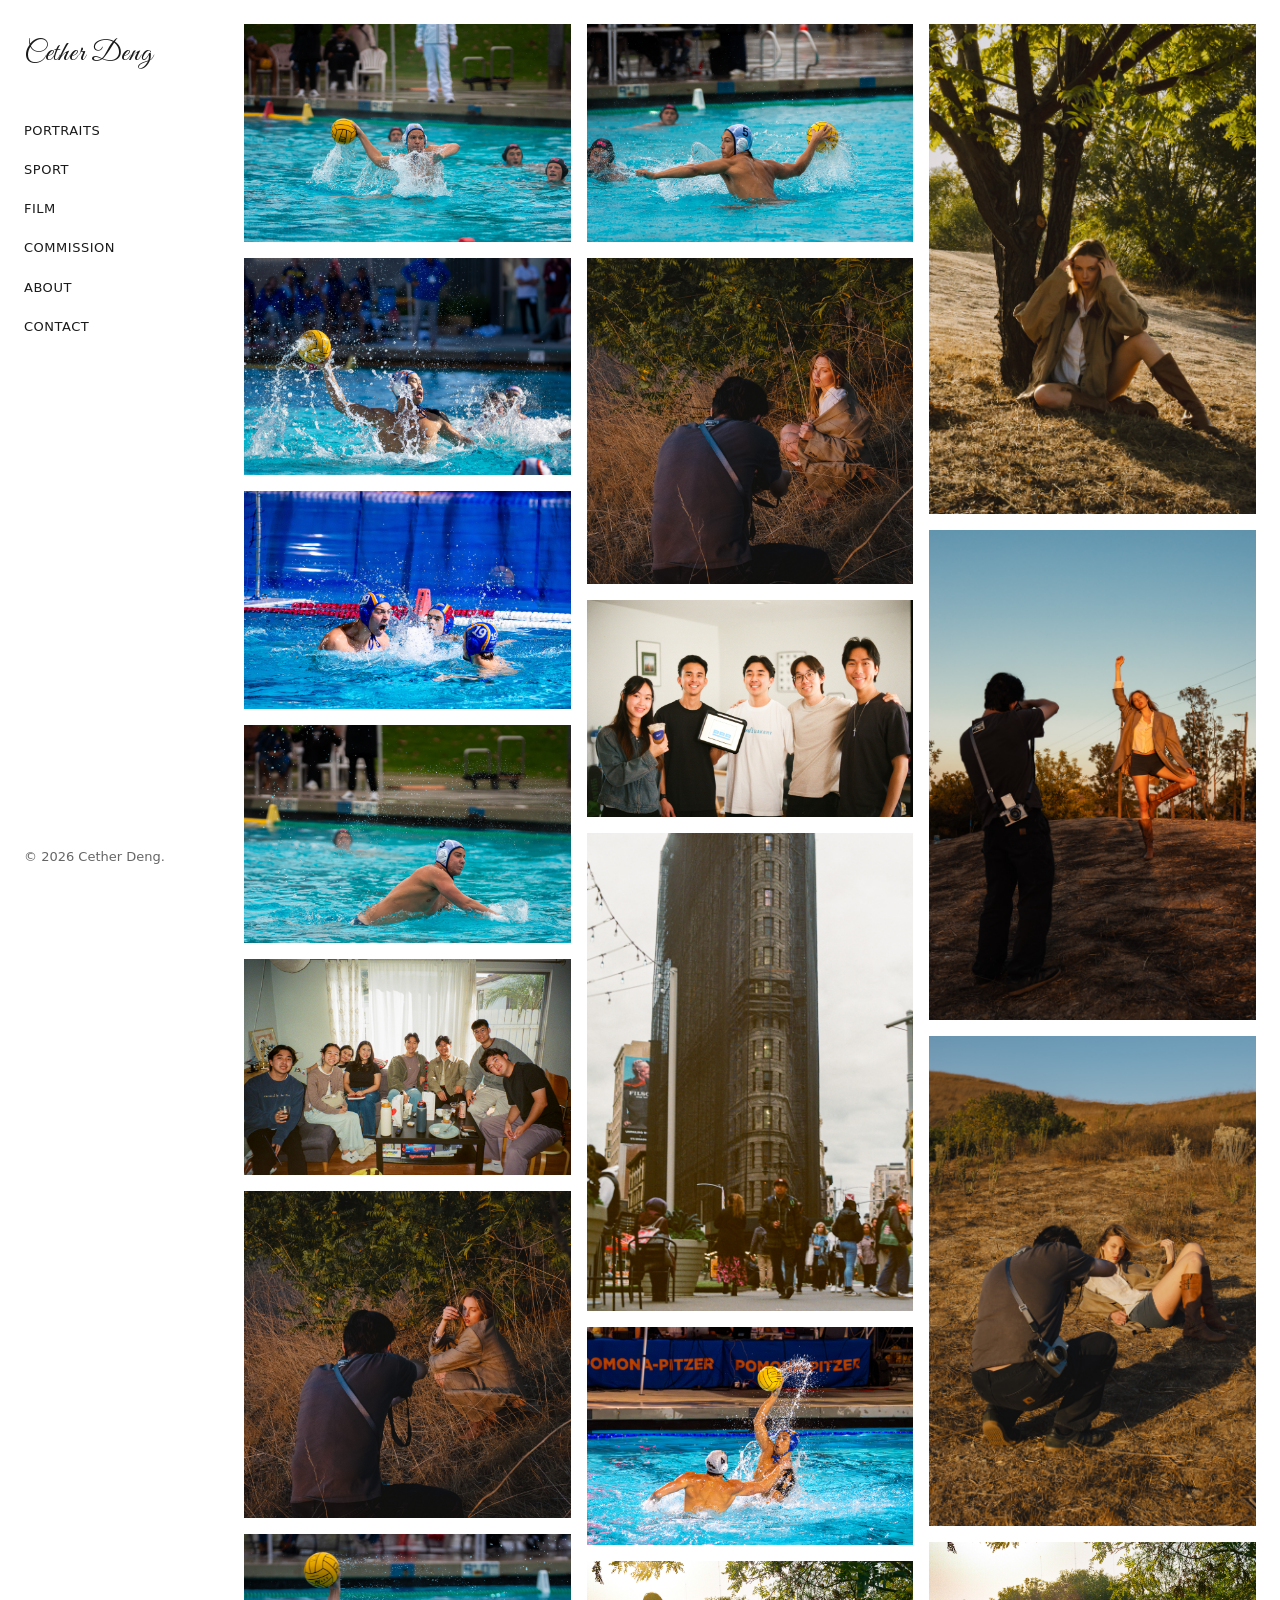
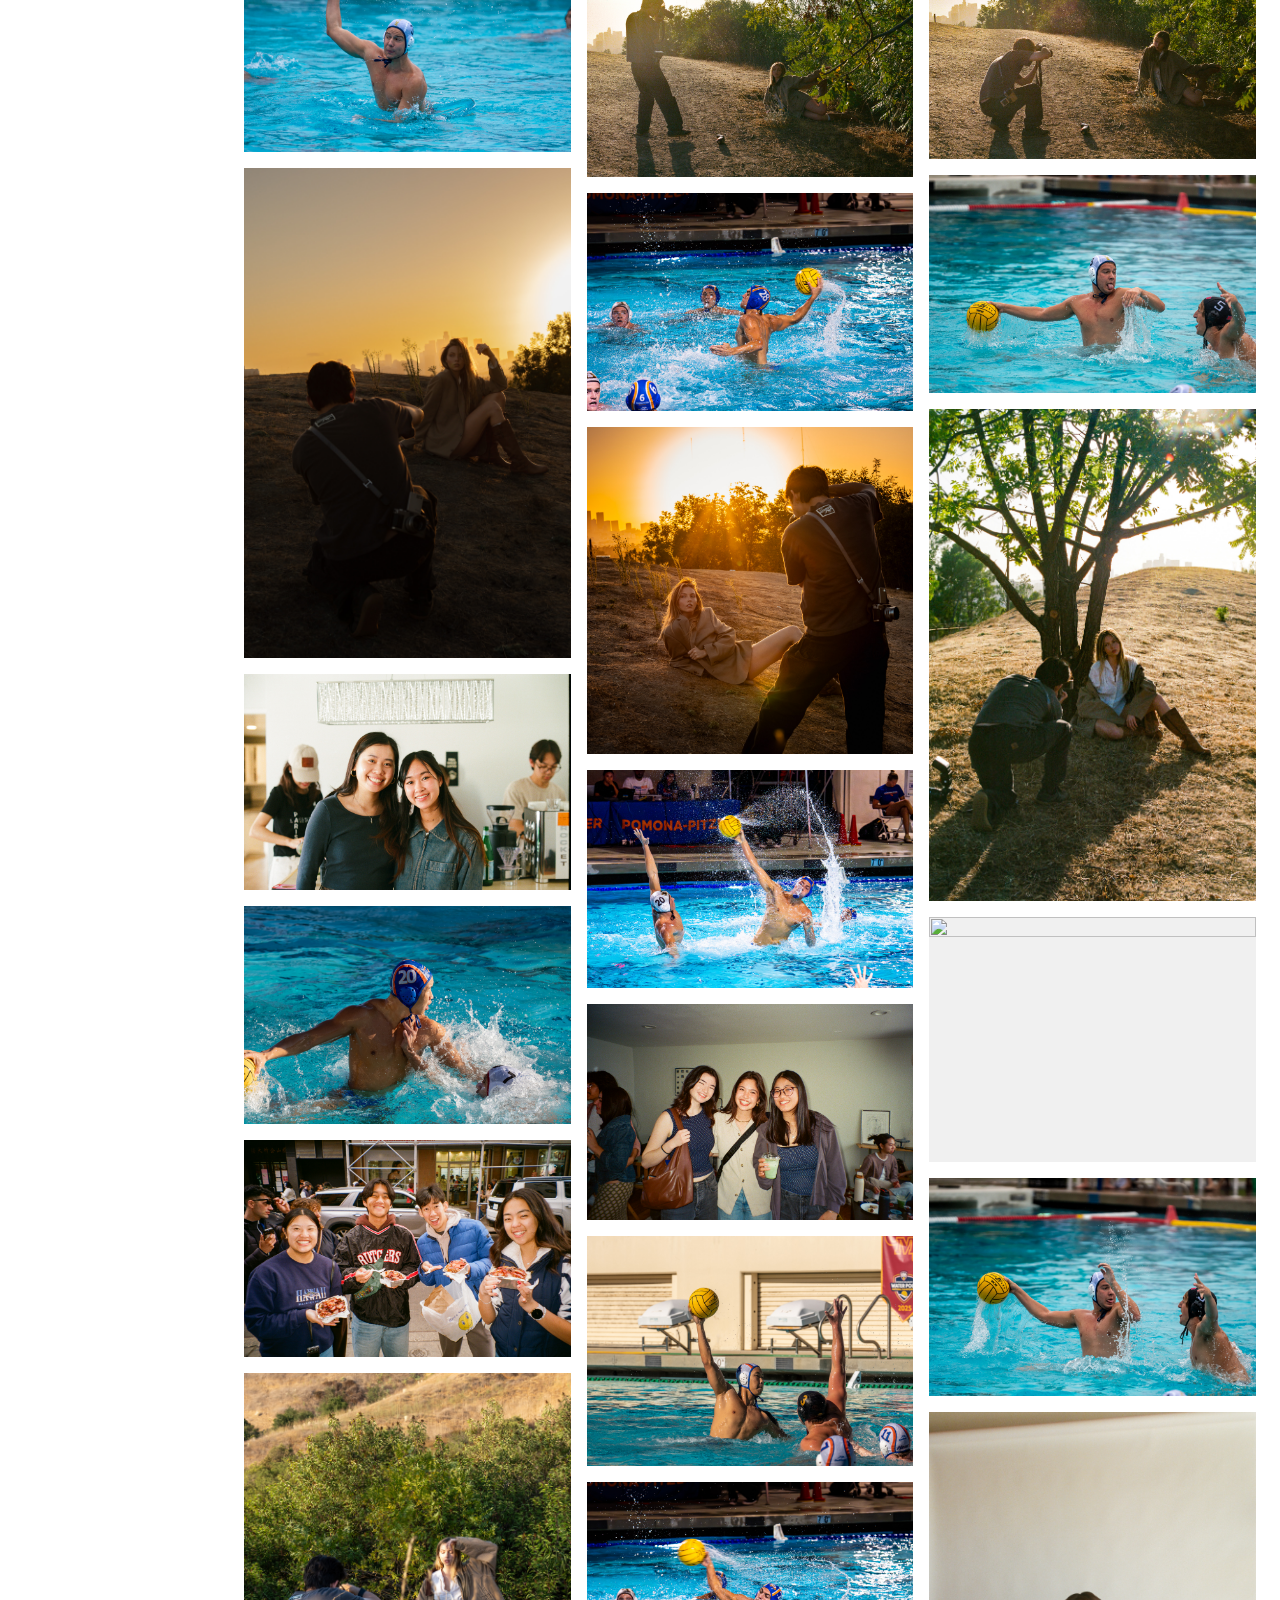
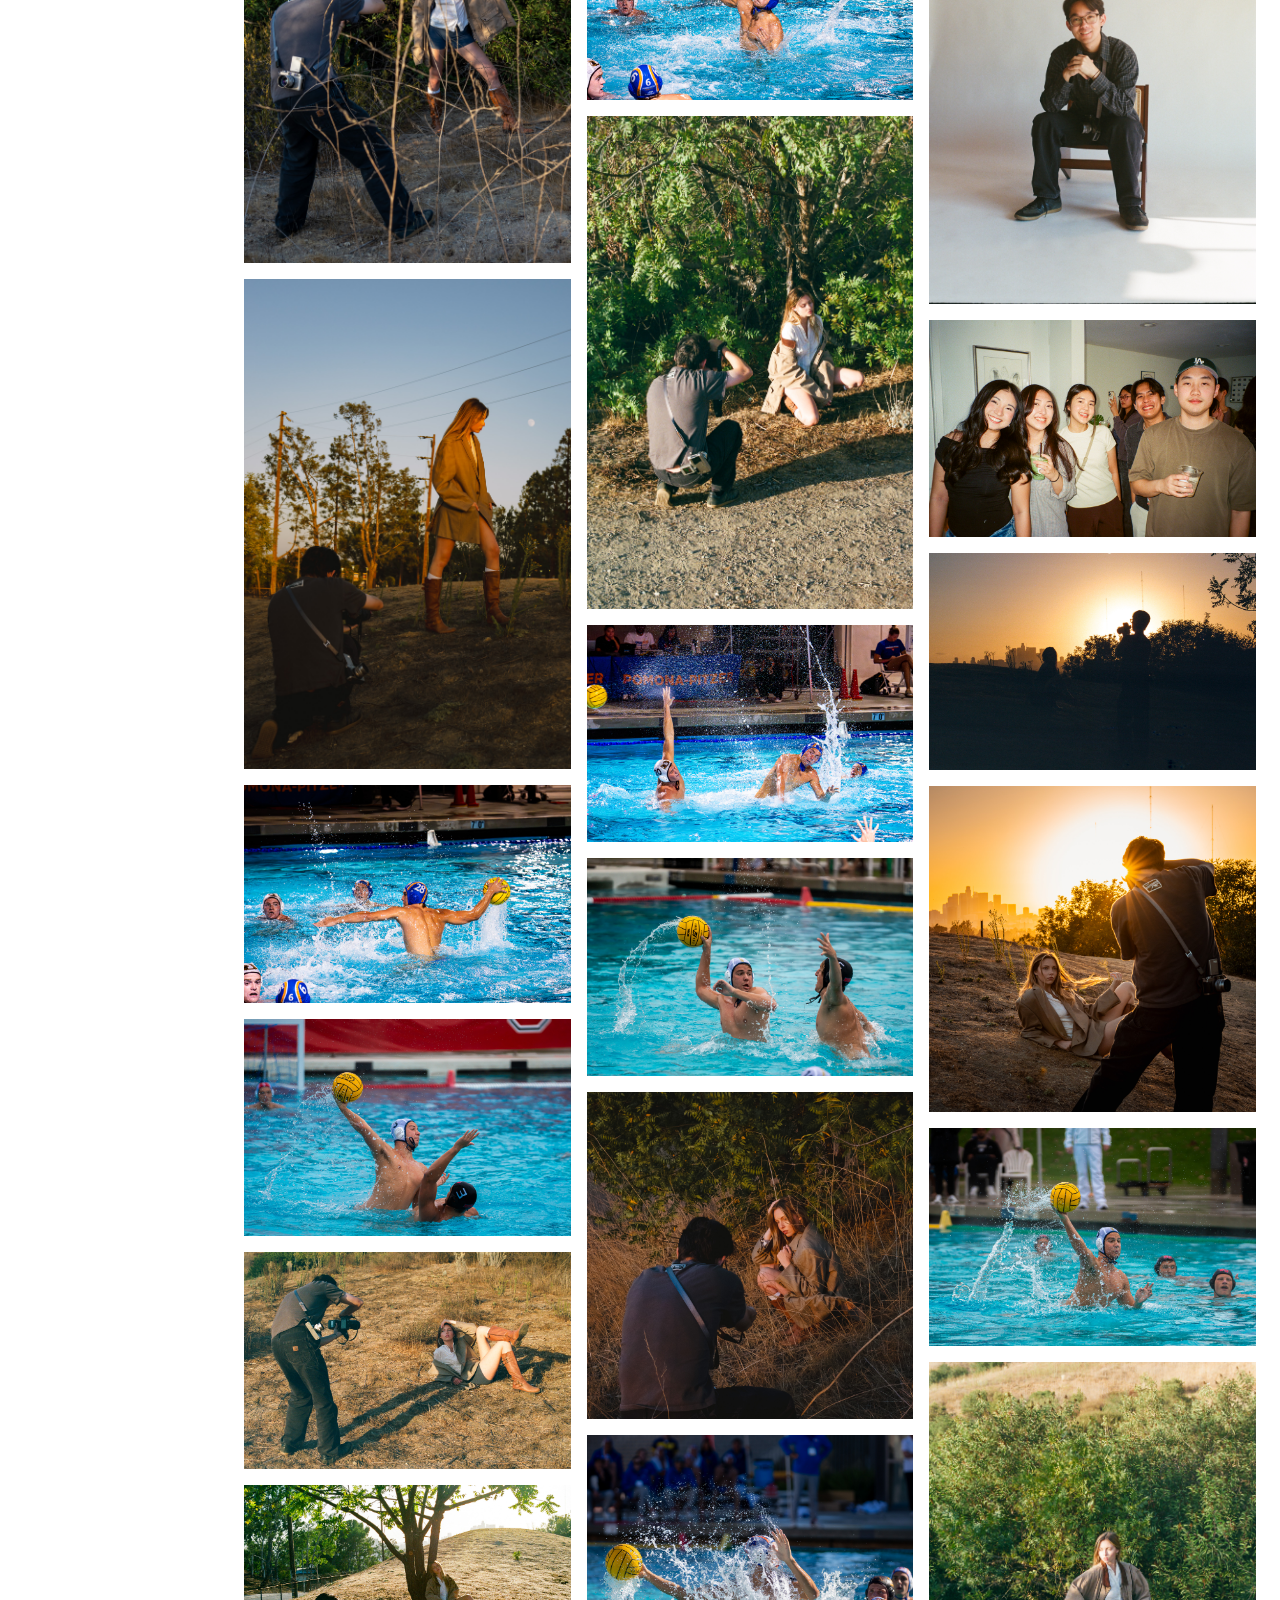
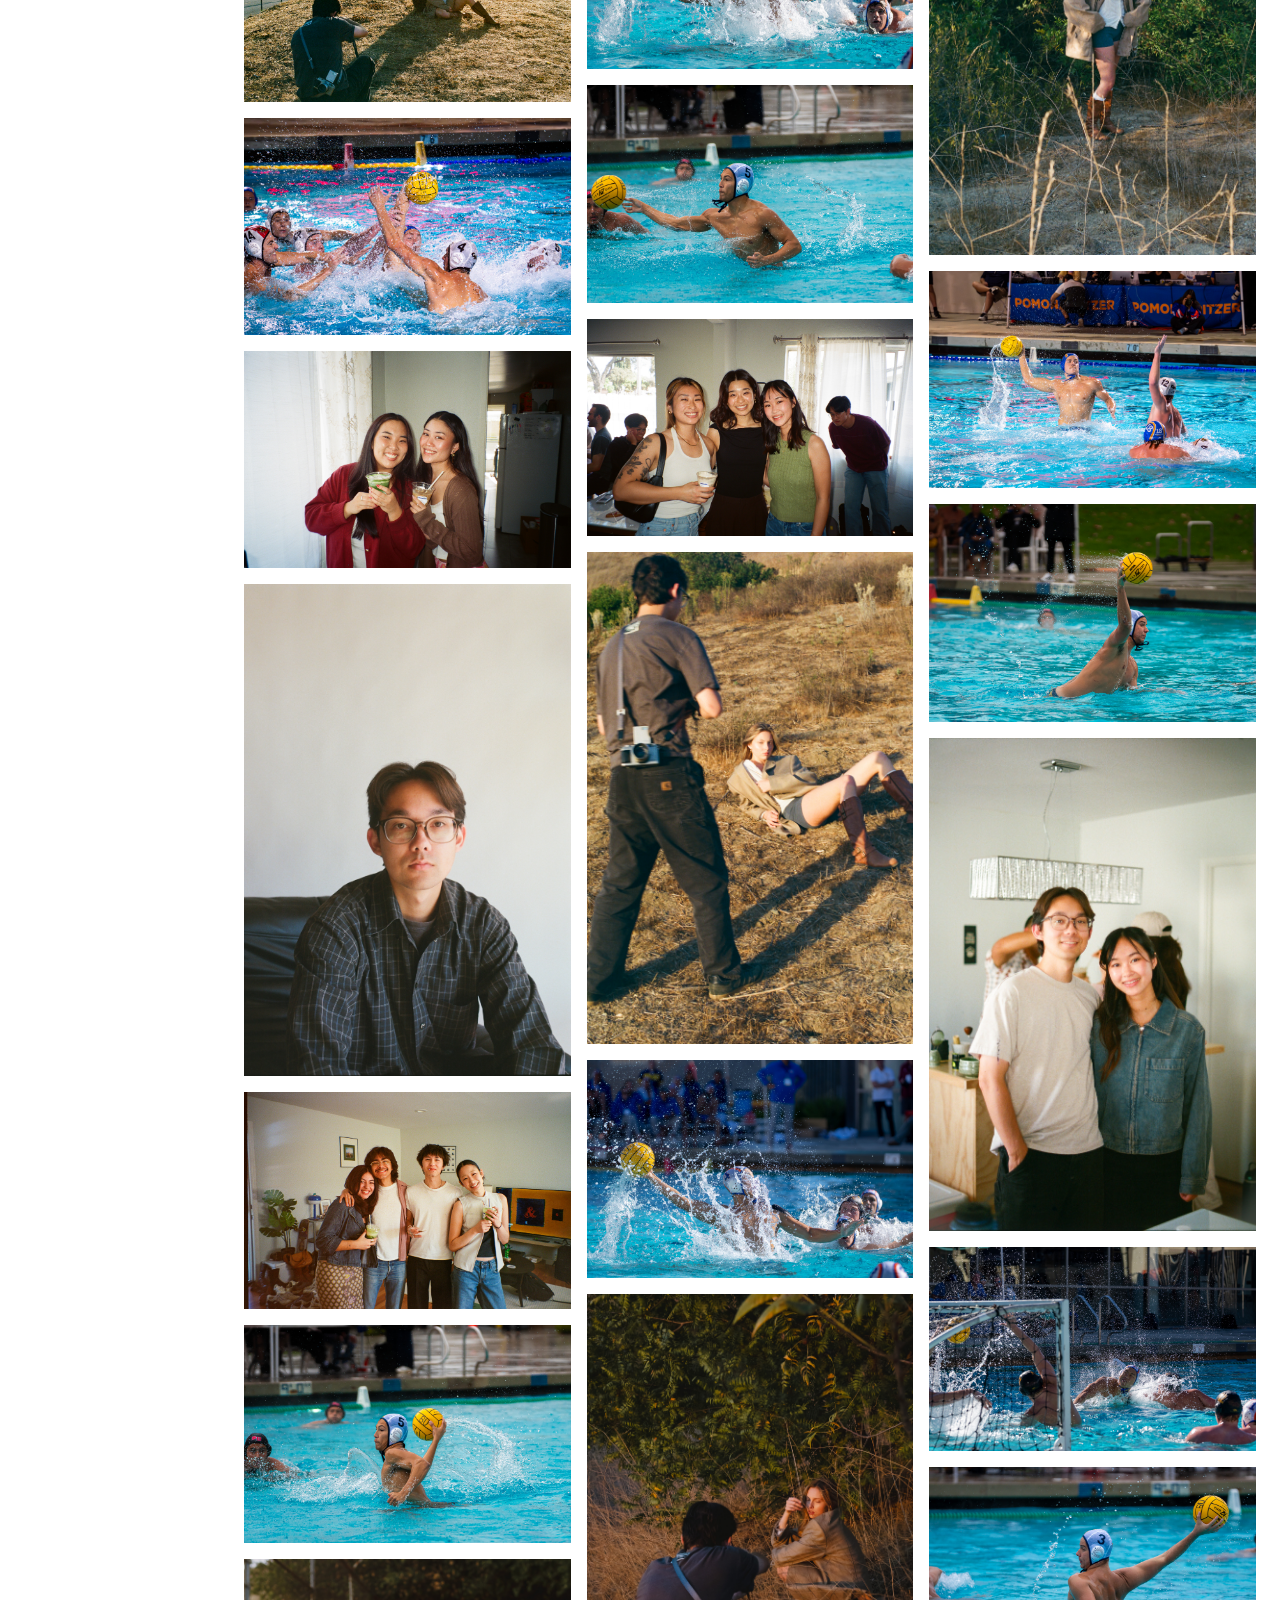
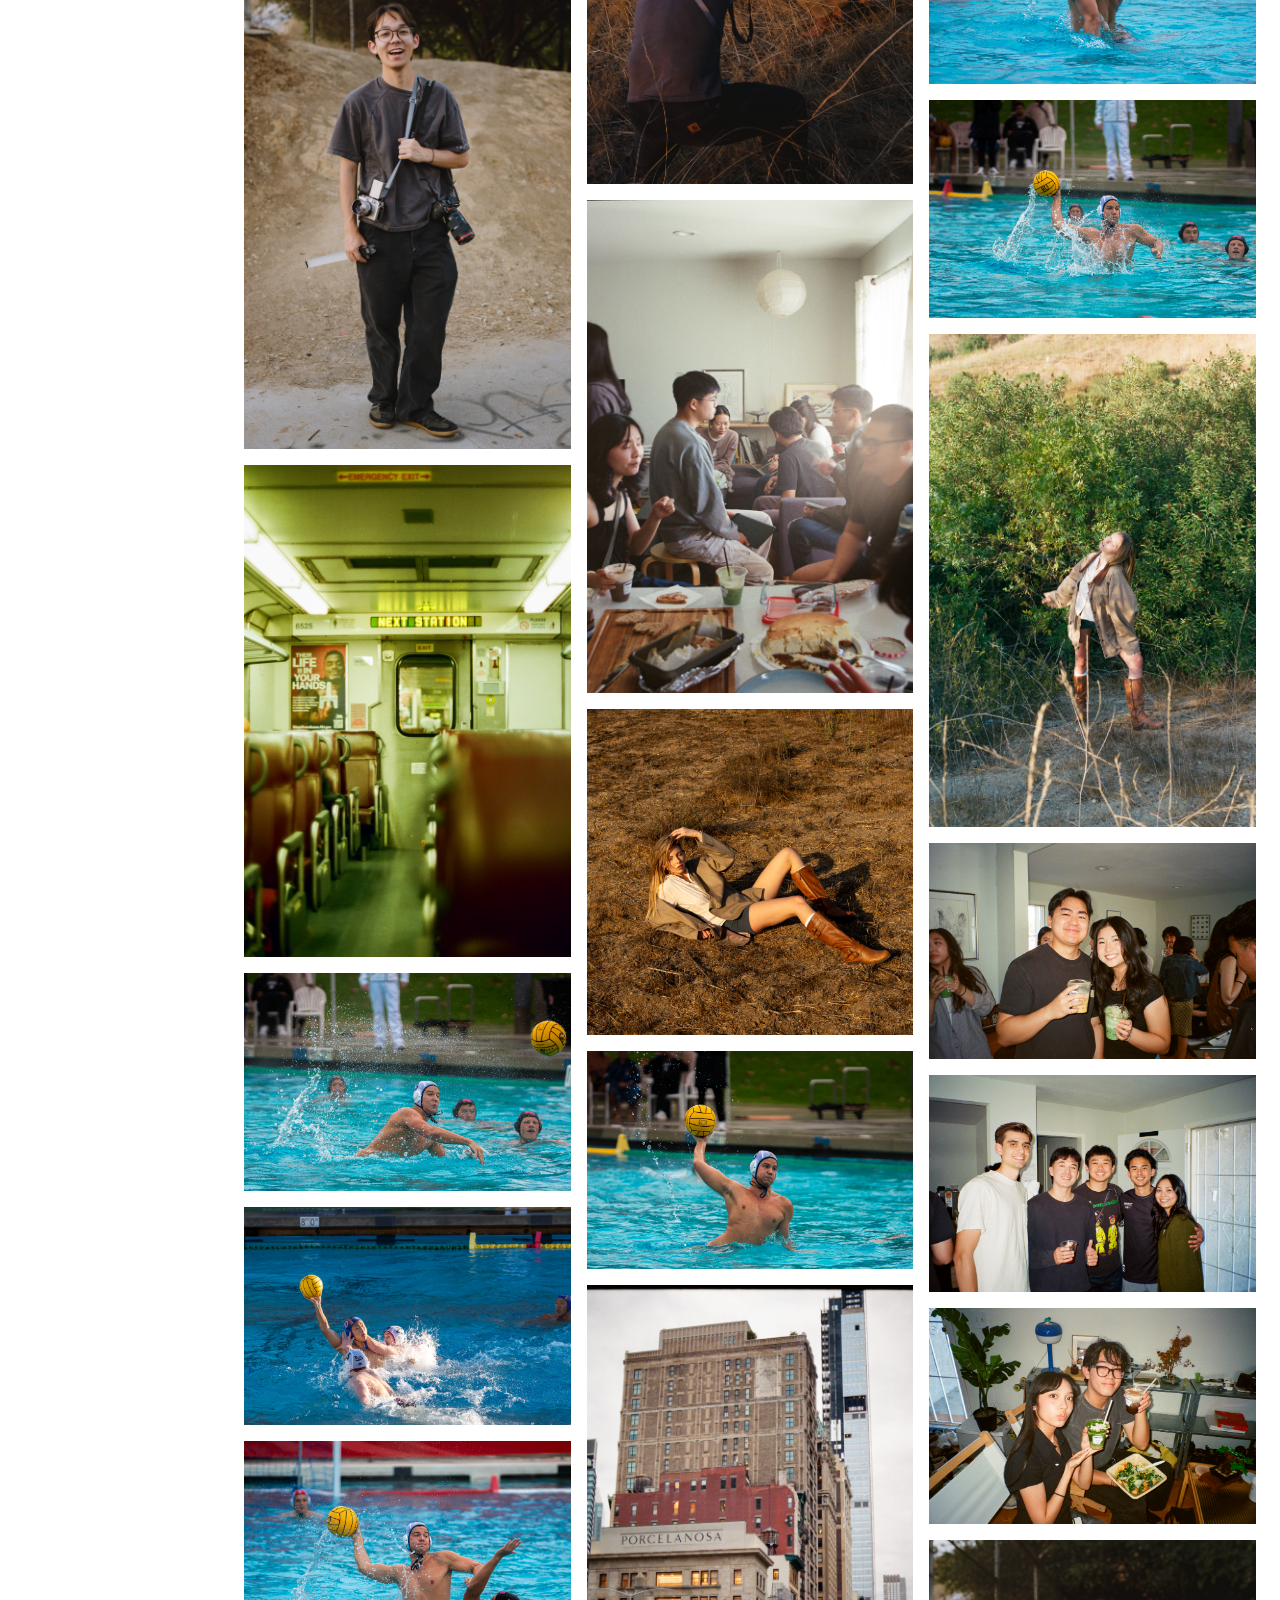
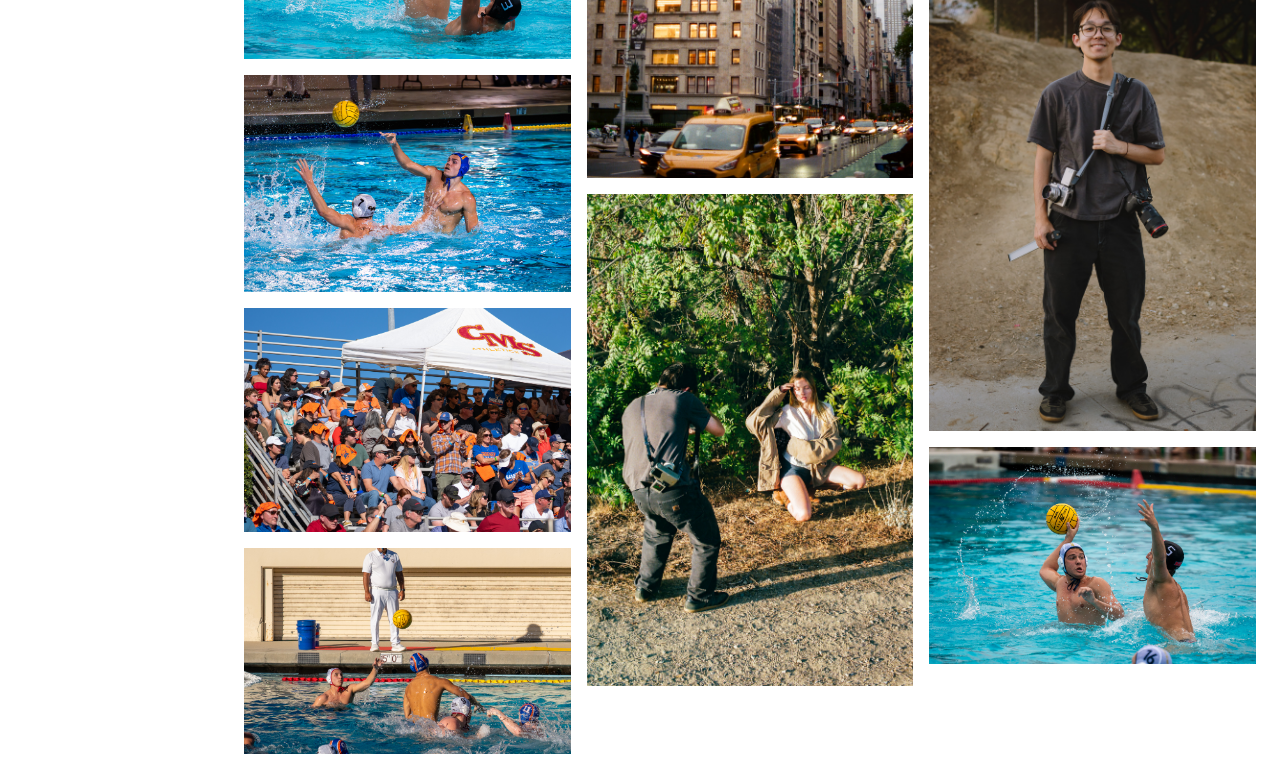
==== index.html @ 31726a04 "Updates" ====
<!DOCTYPE html><html lang="en"><head><meta charSet="utf-8"/><meta name="viewport" content="width=device-width, initial-scale=1"/><link rel="preload" href="/_next/static/media/87069f06a4f1ee13-s.p.woff2" as="font" crossorigin="" type="font/woff2"/><link rel="stylesheet" href="/_next/static/css/48e1aa53fe337619.css" data-precedence="next"/><link rel="preload" as="script" fetchPriority="low" href="/_next/static/chunks/webpack-ab07afa35ce1c649.js"/><script src="/_next/static/chunks/fd9d1056-d26b0eab797fab5a.js" async=""></script><script src="/_next/static/chunks/23-03a086e87d369a49.js" async=""></script><script src="/_next/static/chunks/main-app-0e8fb928e4251e88.js" async=""></script><script src="/_next/static/chunks/173-7f98ea47ed0f461a.js" async=""></script><script src="/_next/static/chunks/app/page-e4da4a5aaea00b7b.js" async=""></script><script src="/_next/static/chunks/231-190b562bb813f066.js" async=""></script><script src="/_next/static/chunks/app/layout-ef84af006b45da86.js" async=""></script><title>Cether Deng</title><meta name="description" content="Photography portfolio."/><meta name="next-size-adjust"/><script src="/_next/static/chunks/polyfills-42372ed130431b0a.js" noModule=""></script></head><body><div class="app-shell"><aside class="sidebar"><a href="/" class="sidebar-logo __className_a10525">Cether Deng</a><nav class="sidebar-nav" aria-label="Main"><ul class="sidebar-nav-list"><li><a class="sidebar-nav-link" href="/portraits/">PORTRAITS</a></li><li><a class="sidebar-nav-link" href="/sport/">SPORT</a></li><li><a class="sidebar-nav-link" href="/film/">FILM</a></li><li><a class="sidebar-nav-link" href="/commission/">COMMISSION</a></li><li><a class="sidebar-nav-link" href="/about/">ABOUT</a></li><li><a class="sidebar-nav-link" href="/contact/">CONTACT</a></li></ul></nav><footer class="sidebar-footer"><p>© <!-- -->2026<!-- --> Cether Deng.</p></footer></aside><main class="main"><div class="masonry-grid"><div class="masonry-item"><img alt="" loading="lazy" width="800" height="600" decoding="async" data-nimg="1" class="w-full h-auto block" style="color:transparent" src="/sports/DSC02525.jpg"/></div><div class="masonry-item"><img alt="" loading="lazy" width="800" height="600" decoding="async" data-nimg="1" class="w-full h-auto block" style="color:transparent" src="/sports/DSC04276.jpg"/></div><div class="masonry-item"><img alt="" loading="lazy" width="800" height="600" decoding="async" data-nimg="1" class="w-full h-auto block" style="color:transparent" src="/sports/DSC01269.jpg"/></div><div class="masonry-item"><img alt="" loading="lazy" width="800" height="600" decoding="async" data-nimg="1" class="w-full h-auto block" style="color:transparent" src="/sports/DSC02555.jpg"/></div><div class="masonry-item"><img alt="" loading="lazy" width="800" height="600" decoding="async" data-nimg="1" class="w-full h-auto block" style="color:transparent" src="/film/000016610023.jpg"/></div><div class="masonry-item"><img alt="" loading="lazy" width="800" height="600" decoding="async" data-nimg="1" class="w-full h-auto block" style="color:transparent" src="/portraits/DSC09869-2.jpg"/></div><div class="masonry-item"><img alt="" loading="lazy" width="800" height="600" decoding="async" data-nimg="1" class="w-full h-auto block" style="color:transparent" src="/sports/DSC02358.jpg"/></div><div class="masonry-item"><img alt="" loading="lazy" width="800" height="600" decoding="async" data-nimg="1" class="w-full h-auto block" style="color:transparent" src="/portraits/DSC09807-2.jpg"/></div><div class="masonry-item"><img alt="" loading="lazy" width="800" height="600" decoding="async" data-nimg="1" class="w-full h-auto block" style="color:transparent" src="/film/64340022.jpg"/></div><div class="masonry-item"><img alt="" loading="lazy" width="800" height="600" decoding="async" data-nimg="1" class="w-full h-auto block" style="color:transparent" src="/sports/DSC03749.jpg"/></div><div class="masonry-item"><img alt="" loading="lazy" width="800" height="600" decoding="async" data-nimg="1" class="w-full h-auto block" style="color:transparent" src="/film/64370031.jpg"/></div><div class="masonry-item"><img alt="" loading="lazy" width="800" height="600" decoding="async" data-nimg="1" class="w-full h-auto block" style="color:transparent" src="/portraits/DSC09748.jpg"/></div><div class="masonry-item"><img alt="" loading="lazy" width="800" height="600" decoding="async" data-nimg="1" class="w-full h-auto block" style="color:transparent" src="/portraits/DSC09837.jpg"/></div><div class="masonry-item"><img alt="" loading="lazy" width="800" height="600" decoding="async" data-nimg="1" class="w-full h-auto block" style="color:transparent" src="/sports/DSC01118.jpg"/></div><div class="masonry-item"><img alt="" loading="lazy" width="800" height="600" decoding="async" data-nimg="1" class="w-full h-auto block" style="color:transparent" src="/sports/DSC02608.jpg"/></div><div class="masonry-item"><img alt="" loading="lazy" width="800" height="600" decoding="async" data-nimg="1" class="w-full h-auto block" style="color:transparent" src="/film/46320036.jpg"/></div><div class="masonry-item"><img alt="" loading="lazy" width="800" height="600" decoding="async" data-nimg="1" class="w-full h-auto block" style="color:transparent" src="/film/46320028.jpg"/></div><div class="masonry-item"><img alt="" loading="lazy" width="800" height="600" decoding="async" data-nimg="1" class="w-full h-auto block" style="color:transparent" src="/sports/DSC01159.jpg"/></div><div class="masonry-item"><img alt="" loading="lazy" width="800" height="600" decoding="async" data-nimg="1" class="w-full h-auto block" style="color:transparent" src="/film/000016610026.jpg"/></div><div class="masonry-item"><img alt="" loading="lazy" width="800" height="600" decoding="async" data-nimg="1" class="w-full h-auto block" style="color:transparent" src="/portraits/73430014.JPG"/></div><div class="masonry-item"><img alt="" loading="lazy" width="800" height="600" decoding="async" data-nimg="1" class="w-full h-auto block" style="color:transparent" src="/film/000016610024.jpg"/></div><div class="masonry-item"><img alt="" loading="lazy" width="800" height="600" decoding="async" data-nimg="1" class="w-full h-auto block" style="color:transparent" src="/sports/DSC02492.jpg"/></div><div class="masonry-item"><img alt="" loading="lazy" width="800" height="600" decoding="async" data-nimg="1" class="w-full h-auto block" style="color:transparent" src="/portraits/DSC09878-2.jpg"/></div><div class="masonry-item"><img alt="" loading="lazy" width="800" height="600" decoding="async" data-nimg="1" class="w-full h-auto block" style="color:transparent" src="/film/64340004.jpg"/></div><div class="masonry-item"><img alt="" loading="lazy" width="800" height="600" decoding="async" data-nimg="1" class="w-full h-auto block" style="color:transparent" src="/sports/DSC02528.jpg"/></div><div class="masonry-item"><img alt="" loading="lazy" width="800" height="600" decoding="async" data-nimg="1" class="w-full h-auto block" style="color:transparent" src="/sports/DSC03832.jpg"/></div><div class="masonry-item"><img alt="" loading="lazy" width="800" height="600" decoding="async" data-nimg="1" class="w-full h-auto block" style="color:transparent" src="/sports/DSC02607.jpg"/></div><div class="masonry-item"><img alt="" loading="lazy" width="800" height="600" decoding="async" data-nimg="1" class="w-full h-auto block" style="color:transparent" src="/sports/DSC01187.jpg"/></div><div class="masonry-item"><img alt="" loading="lazy" width="800" height="600" decoding="async" data-nimg="1" class="w-full h-auto block" style="color:transparent" src="/sports/DSC04382.jpg"/></div><div class="masonry-item"><img alt="" loading="lazy" width="800" height="600" decoding="async" data-nimg="1" class="w-full h-auto block" style="color:transparent" src="/sports/DSC03706.jpg"/></div><div class="masonry-item"><img alt="" loading="lazy" width="800" height="600" decoding="async" data-nimg="1" class="w-full h-auto block" style="color:transparent" src="/sports/DSC02491.jpg"/></div><div class="masonry-item"><img alt="" loading="lazy" width="800" height="600" decoding="async" data-nimg="1" class="w-full h-auto block" style="color:transparent" src="/portraits/DSC09873.jpg"/></div><div class="masonry-item"><img alt="" loading="lazy" width="800" height="600" decoding="async" data-nimg="1" class="w-full h-auto block" style="color:transparent" src="/film/64340015.jpg"/></div><div class="masonry-item"><img alt="" loading="lazy" width="800" height="600" decoding="async" data-nimg="1" class="w-full h-auto block" style="color:transparent" src="/film/64340001.jpg"/></div><div class="masonry-item"><img alt="" loading="lazy" width="800" height="600" decoding="async" data-nimg="1" class="w-full h-auto block" style="color:transparent" src="/sports/DSC01071.jpg"/></div><div class="masonry-item"><img alt="" loading="lazy" width="800" height="600" decoding="async" data-nimg="1" class="w-full h-auto block" style="color:transparent" src="/film/46320032.jpg"/></div><div class="masonry-item"><img alt="" loading="lazy" width="800" height="600" decoding="async" data-nimg="1" class="w-full h-auto block" style="color:transparent" src="/sports/DSC01119.jpg"/></div><div class="masonry-item"><img alt="" loading="lazy" width="800" height="600" decoding="async" data-nimg="1" class="w-full h-auto block" style="color:transparent" src="/portraits/DSC09814.jpg"/></div><div class="masonry-item"><img alt="" loading="lazy" width="800" height="600" decoding="async" data-nimg="1" class="w-full h-auto block" style="color:transparent" src="/sports/DSC01195.jpg"/></div><div class="masonry-item"><img alt="" loading="lazy" width="800" height="600" decoding="async" data-nimg="1" class="w-full h-auto block" style="color:transparent" src="/film/000016610029.jpg"/></div><div class="masonry-item"><img alt="" loading="lazy" width="800" height="600" decoding="async" data-nimg="1" class="w-full h-auto block" style="color:transparent" src="/sports/DSC04176.jpg"/></div><div class="masonry-item"><img alt="" loading="lazy" width="800" height="600" decoding="async" data-nimg="1" class="w-full h-auto block" style="color:transparent" src="/sports/DSC01120.jpg"/></div><div class="masonry-item"><img alt="" loading="lazy" width="800" height="600" decoding="async" data-nimg="1" class="w-full h-auto block" style="color:transparent" src="/film/46320030.jpg"/></div><div class="masonry-item"><img alt="" loading="lazy" width="800" height="600" decoding="async" data-nimg="1" class="w-full h-auto block" style="color:transparent" src="/sports/DSC01196.jpg"/></div><div class="masonry-item"><img alt="" loading="lazy" width="800" height="600" decoding="async" data-nimg="1" class="w-full h-auto block" style="color:transparent" src="/sports/DSC02675.jpg"/></div><div class="masonry-item"><img alt="" loading="lazy" width="800" height="600" decoding="async" data-nimg="1" class="w-full h-auto block" style="color:transparent" src="/portraits/DSC09870.jpg"/></div><div class="masonry-item"><img alt="" loading="lazy" width="800" height="600" decoding="async" data-nimg="1" class="w-full h-auto block" style="color:transparent" src="/sports/DSC04274.jpg"/></div><div class="masonry-item"><img alt="" loading="lazy" width="800" height="600" decoding="async" data-nimg="1" class="w-full h-auto block" style="color:transparent" src="/sports/DSC02493.jpg"/></div><div class="masonry-item"><img alt="" loading="lazy" width="800" height="600" decoding="async" data-nimg="1" class="w-full h-auto block" style="color:transparent" src="/film/000016610034.jpg"/></div><div class="masonry-item"><img alt="" loading="lazy" width="800" height="600" decoding="async" data-nimg="1" class="w-full h-auto block" style="color:transparent" src="/film/46320035.jpg"/></div><div class="masonry-item"><img alt="" loading="lazy" width="800" height="600" decoding="async" data-nimg="1" class="w-full h-auto block" style="color:transparent" src="/sports/DSC04275.jpg"/></div><div class="masonry-item"><img alt="" loading="lazy" width="800" height="600" decoding="async" data-nimg="1" class="w-full h-auto block" style="color:transparent" src="/portraits/DSC09869.jpg"/></div><div class="masonry-item"><img alt="" loading="lazy" width="800" height="600" decoding="async" data-nimg="1" class="w-full h-auto block" style="color:transparent" src="/film/000016600030.jpg"/></div><div class="masonry-item"><img alt="" loading="lazy" width="800" height="600" decoding="async" data-nimg="1" class="w-full h-auto block" style="color:transparent" src="/portraits/DSC09772.jpg"/></div><div class="masonry-item"><img alt="" loading="lazy" width="800" height="600" decoding="async" data-nimg="1" class="w-full h-auto block" style="color:transparent" src="/sports/DSC02553.jpg"/></div><div class="masonry-item"><img alt="" loading="lazy" width="800" height="600" decoding="async" data-nimg="1" class="w-full h-auto block" style="color:transparent" src="/film/64340003.jpg"/></div><div class="masonry-item"><img alt="" loading="lazy" width="800" height="600" decoding="async" data-nimg="1" class="w-full h-auto block" style="color:transparent" src="/film/46320029.jpg"/></div><div class="masonry-item"><img alt="" loading="lazy" width="800" height="600" decoding="async" data-nimg="1" class="w-full h-auto block" style="color:transparent" src="/portraits/DSC09725.jpg"/></div><div class="masonry-item"><img alt="" loading="lazy" width="800" height="600" decoding="async" data-nimg="1" class="w-full h-auto block" style="color:transparent" src="/portraits/DSC09844.jpg"/></div><div class="masonry-item"><img alt="" loading="lazy" width="800" height="600" decoding="async" data-nimg="1" class="w-full h-auto block" style="color:transparent" src="/portraits/DSC09774.jpg"/></div><div class="masonry-item"><img alt="" loading="lazy" width="800" height="600" decoding="async" data-nimg="1" class="w-full h-auto block" style="color:transparent" src="/film/46320031.jpg"/></div><div class="masonry-item"><img alt="" loading="lazy" width="800" height="600" decoding="async" data-nimg="1" class="w-full h-auto block" style="color:transparent" src="/sports/DSC02673.jpg"/></div><div class="masonry-item"><img alt="" loading="lazy" width="800" height="600" decoding="async" data-nimg="1" class="w-full h-auto block" style="color:transparent" src="/film/46320027.jpg"/></div><div class="masonry-item"><img alt="" loading="lazy" width="800" height="600" decoding="async" data-nimg="1" class="w-full h-auto block" style="color:transparent" src="/portraits/73430019.JPG"/></div><div class="masonry-item"><img alt="" loading="lazy" width="800" height="600" decoding="async" data-nimg="1" class="w-full h-auto block" style="color:transparent" src="/sports/DSC02674.jpg"/></div><div class="masonry-item"><img alt="" loading="lazy" width="800" height="600" decoding="async" data-nimg="1" class="w-full h-auto block" style="color:transparent" src="/portraits/73430023.JPG"/></div><div class="masonry-item"><img alt="" loading="lazy" width="800" height="600" decoding="async" data-nimg="1" class="w-full h-auto block" style="color:transparent" src="/film/000016610030.jpg"/></div><div class="masonry-item"><img alt="" loading="lazy" width="800" height="600" decoding="async" data-nimg="1" class="w-full h-auto block" style="color:transparent" src="/film/46320037.jpg"/></div><div class="masonry-item"><img alt="" loading="lazy" width="800" height="600" decoding="async" data-nimg="1" class="w-full h-auto block" style="color:transparent" src="/portraits/DSC09820-3.jpg"/></div><div class="masonry-item"><img alt="" loading="lazy" width="800" height="600" decoding="async" data-nimg="1" class="w-full h-auto block" style="color:transparent" src="/sports/DSC02527.jpg"/></div><div class="masonry-item"><img alt="" loading="lazy" width="800" height="600" decoding="async" data-nimg="1" class="w-full h-auto block" style="color:transparent" src="/film/46320034.jpg"/></div><div class="masonry-item"><img alt="" loading="lazy" width="800" height="600" decoding="async" data-nimg="1" class="w-full h-auto block" style="color:transparent" src="/sports/DSC00972.jpg"/></div><div class="masonry-item"><img alt="" loading="lazy" width="800" height="600" decoding="async" data-nimg="1" class="w-full h-auto block" style="color:transparent" src="/sports/DSC02554.jpg"/></div><div class="masonry-item"><img alt="" loading="lazy" width="800" height="600" decoding="async" data-nimg="1" class="w-full h-auto block" style="color:transparent" src="/film/64340023.jpg"/></div><div class="masonry-item"><img alt="" loading="lazy" width="800" height="600" decoding="async" data-nimg="1" class="w-full h-auto block" style="color:transparent" src="/sports/DSC04013.jpg"/></div><div class="masonry-item"><img alt="" loading="lazy" width="800" height="600" decoding="async" data-nimg="1" class="w-full h-auto block" style="color:transparent" src="/sports/DSC02356.jpg"/></div><div class="masonry-item"><img alt="" loading="lazy" width="800" height="600" decoding="async" data-nimg="1" class="w-full h-auto block" style="color:transparent" src="/sports/DSC02526.jpg"/></div><div class="masonry-item"><img alt="" loading="lazy" width="800" height="600" decoding="async" data-nimg="1" class="w-full h-auto block" style="color:transparent" src="/film/46320033.jpg"/></div><div class="masonry-item"><img alt="" loading="lazy" width="800" height="600" decoding="async" data-nimg="1" class="w-full h-auto block" style="color:transparent" src="/film/000016610027.jpg"/></div><div class="masonry-item"><img alt="" loading="lazy" width="800" height="600" decoding="async" data-nimg="1" class="w-full h-auto block" style="color:transparent" src="/film/000016610032.jpg"/></div><div class="masonry-item"><img alt="" loading="lazy" width="800" height="600" decoding="async" data-nimg="1" class="w-full h-auto block" style="color:transparent" src="/film/000016610031.jpg"/></div><div class="masonry-item"><img alt="" loading="lazy" width="800" height="600" decoding="async" data-nimg="1" class="w-full h-auto block" style="color:transparent" src="/portraits/DSC09877.jpg"/></div><div class="masonry-item"><img alt="" loading="lazy" width="800" height="600" decoding="async" data-nimg="1" class="w-full h-auto block" style="color:transparent" src="/sports/DSC02676.jpg"/></div></div></main></div><script src="/_next/static/chunks/webpack-ab07afa35ce1c649.js" async=""></script><script>(self.__next_f=self.__next_f||[]).push([0]);self.__next_f.push([2,null])</script><script>self.__next_f.push([1,"1:HL[\"/_next/static/media/87069f06a4f1ee13-s.p.woff2\",\"font\",{\"crossOrigin\":\"\",\"type\":\"font/woff2\"}]\n2:HL[\"/_next/static/css/48e1aa53fe337619.css\",\"style\"]\n"])</script><script>self.__next_f.push([1,"3:I[5751,[],\"\"]\n5:I[6513,[],\"ClientPageRoot\"]\n6:I[7222,[\"173\",\"static/chunks/173-7f98ea47ed0f461a.js\",\"931\",\"static/chunks/app/page-e4da4a5aaea00b7b.js\"],\"default\",1]\n7:I[231,[\"231\",\"static/chunks/231-190b562bb813f066.js\",\"185\",\"static/chunks/app/layout-ef84af006b45da86.js\"],\"\"]\n8:I[9275,[],\"\"]\n9:I[1343,[],\"\"]\nb:I[6130,[],\"\"]\nc:[]\n"])</script><script>self.__next_f.push([1,"0:[\"$\",\"$L3\",null,{\"buildId\":\"bvJGi5myu-H_TnoVsOJvH\",\"assetPrefix\":\"\",\"urlParts\":[\"\",\"\"],\"initialTree\":[\"\",{\"children\":[\"__PAGE__\",{}]},\"$undefined\",\"$undefined\",true],\"initialSeedData\":[\"\",{\"children\":[\"__PAGE__\",{},[[\"$L4\",[\"$\",\"$L5\",null,{\"props\":{\"params\":{},\"searchParams\":{}},\"Component\":\"$6\"}],null],null],null]},[[[[\"$\",\"link\",\"0\",{\"rel\":\"stylesheet\",\"href\":\"/_next/static/css/48e1aa53fe337619.css\",\"precedence\":\"next\",\"crossOrigin\":\"$undefined\"}]],[\"$\",\"html\",null,{\"lang\":\"en\",\"children\":[\"$\",\"body\",null,{\"children\":[\"$\",\"div\",null,{\"className\":\"app-shell\",\"children\":[[\"$\",\"aside\",null,{\"className\":\"sidebar\",\"children\":[[\"$\",\"a\",null,{\"href\":\"/\",\"className\":\"sidebar-logo __className_a10525\",\"children\":\"Cether Deng\"}],[\"$\",\"nav\",null,{\"className\":\"sidebar-nav\",\"aria-label\":\"Main\",\"children\":[\"$\",\"ul\",null,{\"className\":\"sidebar-nav-list\",\"children\":[[\"$\",\"li\",\"/portraits/\",{\"children\":[\"$\",\"$L7\",null,{\"href\":\"/portraits/\",\"className\":\"sidebar-nav-link\",\"children\":\"PORTRAITS\"}]}],[\"$\",\"li\",\"/sport/\",{\"children\":[\"$\",\"$L7\",null,{\"href\":\"/sport/\",\"className\":\"sidebar-nav-link\",\"children\":\"SPORT\"}]}],[\"$\",\"li\",\"/film/\",{\"children\":[\"$\",\"$L7\",null,{\"href\":\"/film/\",\"className\":\"sidebar-nav-link\",\"children\":\"FILM\"}]}],[\"$\",\"li\",\"/commission/\",{\"children\":[\"$\",\"$L7\",null,{\"href\":\"/commission/\",\"className\":\"sidebar-nav-link\",\"children\":\"COMMISSION\"}]}],[\"$\",\"li\",\"/about/\",{\"children\":[\"$\",\"$L7\",null,{\"href\":\"/about/\",\"className\":\"sidebar-nav-link\",\"children\":\"ABOUT\"}]}],[\"$\",\"li\",\"/contact/\",{\"children\":[\"$\",\"$L7\",null,{\"href\":\"/contact/\",\"className\":\"sidebar-nav-link\",\"children\":\"CONTACT\"}]}]]}]}],[\"$\",\"footer\",null,{\"className\":\"sidebar-footer\",\"children\":[\"$\",\"p\",null,{\"children\":[\"© \",2026,\" Cether Deng.\"]}]}]]}],[\"$\",\"main\",null,{\"className\":\"main\",\"children\":[\"$\",\"$L8\",null,{\"parallelRouterKey\":\"children\",\"segmentPath\":[\"children\"],\"error\":\"$undefined\",\"errorStyles\":\"$undefined\",\"errorScripts\":\"$undefined\",\"template\":[\"$\",\"$L9\",null,{}],\"templateStyles\":\"$undefined\",\"templateScripts\":\"$undefined\",\"notFound\":[[\"$\",\"title\",null,{\"children\":\"404: This page could not be found.\"}],[\"$\",\"div\",null,{\"style\":{\"fontFamily\":\"system-ui,\\\"Segoe UI\\\",Roboto,Helvetica,Arial,sans-serif,\\\"Apple Color Emoji\\\",\\\"Segoe UI Emoji\\\"\",\"height\":\"100vh\",\"textAlign\":\"center\",\"display\":\"flex\",\"flexDirection\":\"column\",\"alignItems\":\"center\",\"justifyContent\":\"center\"},\"children\":[\"$\",\"div\",null,{\"children\":[[\"$\",\"style\",null,{\"dangerouslySetInnerHTML\":{\"__html\":\"body{color:#000;background:#fff;margin:0}.next-error-h1{border-right:1px solid rgba(0,0,0,.3)}@media (prefers-color-scheme:dark){body{color:#fff;background:#000}.next-error-h1{border-right:1px solid rgba(255,255,255,.3)}}\"}}],[\"$\",\"h1\",null,{\"className\":\"next-error-h1\",\"style\":{\"display\":\"inline-block\",\"margin\":\"0 20px 0 0\",\"padding\":\"0 23px 0 0\",\"fontSize\":24,\"fontWeight\":500,\"verticalAlign\":\"top\",\"lineHeight\":\"49px\"},\"children\":\"404\"}],[\"$\",\"div\",null,{\"style\":{\"display\":\"inline-block\"},\"children\":[\"$\",\"h2\",null,{\"style\":{\"fontSize\":14,\"fontWeight\":400,\"lineHeight\":\"49px\",\"margin\":0},\"children\":\"This page could not be found.\"}]}]]}]}]],\"notFoundStyles\":[]}]}]]}]}]}]],null],null],\"couldBeIntercepted\":false,\"initialHead\":[null,\"$La\"],\"globalErrorComponent\":\"$b\",\"missingSlots\":\"$Wc\"}]\n"])</script><script>self.__next_f.push([1,"a:[[\"$\",\"meta\",\"0\",{\"name\":\"viewport\",\"content\":\"width=device-width, initial-scale=1\"}],[\"$\",\"meta\",\"1\",{\"charSet\":\"utf-8\"}],[\"$\",\"title\",\"2\",{\"children\":\"Cether Deng\"}],[\"$\",\"meta\",\"3\",{\"name\":\"description\",\"content\":\"Photography portfolio.\"}],[\"$\",\"meta\",\"4\",{\"name\":\"next-size-adjust\"}]]\n4:null\n"])</script></body></html>
---- _next/static/css/48e1aa53fe337619.css ----
*,:after,:before{--tw-border-spacing-x:0;--tw-border-spacing-y:0;--tw-translate-x:0;--tw-translate-y:0;--tw-rotate:0;--tw-skew-x:0;--tw-skew-y:0;--tw-scale-x:1;--tw-scale-y:1;--tw-pan-x: ;--tw-pan-y: ;--tw-pinch-zoom: ;--tw-scroll-snap-strictness:proximity;--tw-gradient-from-position: ;--tw-gradient-via-position: ;--tw-gradient-to-position: ;--tw-ordinal: ;--tw-slashed-zero: ;--tw-numeric-figure: ;--tw-numeric-spacing: ;--tw-numeric-fraction: ;--tw-ring-inset: ;--tw-ring-offset-width:0px;--tw-ring-offset-color:#fff;--tw-ring-color:rgba(59,130,246,.5);--tw-ring-offset-shadow:0 0 #0000;--tw-ring-shadow:0 0 #0000;--tw-shadow:0 0 #0000;--tw-shadow-colored:0 0 #0000;--tw-blur: ;--tw-brightness: ;--tw-contrast: ;--tw-grayscale: ;--tw-hue-rotate: ;--tw-invert: ;--tw-saturate: ;--tw-sepia: ;--tw-drop-shadow: ;--tw-backdrop-blur: ;--tw-backdrop-brightness: ;--tw-backdrop-contrast: ;--tw-backdrop-grayscale: ;--tw-backdrop-hue-rotate: ;--tw-backdrop-invert: ;--tw-backdrop-opacity: ;--tw-backdrop-saturate: ;--tw-backdrop-sepia: ;--tw-contain-size: ;--tw-contain-layout: ;--tw-contain-paint: ;--tw-contain-style: }::backdrop{--tw-border-spacing-x:0;--tw-border-spacing-y:0;--tw-translate-x:0;--tw-translate-y:0;--tw-rotate:0;--tw-skew-x:0;--tw-skew-y:0;--tw-scale-x:1;--tw-scale-y:1;--tw-pan-x: ;--tw-pan-y: ;--tw-pinch-zoom: ;--tw-scroll-snap-strictness:proximity;--tw-gradient-from-position: ;--tw-gradient-via-position: ;--tw-gradient-to-position: ;--tw-ordinal: ;--tw-slashed-zero: ;--tw-numeric-figure: ;--tw-numeric-spacing: ;--tw-numeric-fraction: ;--tw-ring-inset: ;--tw-ring-offset-width:0px;--tw-ring-offset-color:#fff;--tw-ring-color:rgba(59,130,246,.5);--tw-ring-offset-shadow:0 0 #0000;--tw-ring-shadow:0 0 #0000;--tw-shadow:0 0 #0000;--tw-shadow-colored:0 0 #0000;--tw-blur: ;--tw-brightness: ;--tw-contrast: ;--tw-grayscale: ;--tw-hue-rotate: ;--tw-invert: ;--tw-saturate: ;--tw-sepia: ;--tw-drop-shadow: ;--tw-backdrop-blur: ;--tw-backdrop-brightness: ;--tw-backdrop-contrast: ;--tw-backdrop-grayscale: ;--tw-backdrop-hue-rotate: ;--tw-backdrop-invert: ;--tw-backdrop-opacity: ;--tw-backdrop-saturate: ;--tw-backdrop-sepia: ;--tw-contain-size: ;--tw-contain-layout: ;--tw-contain-paint: ;--tw-contain-style: }/*
! tailwindcss v3.4.13 | MIT License | https://tailwindcss.com
*/*,:after,:before{box-sizing:border-box;border:0 solid #e5e7eb}:after,:before{--tw-content:""}:host,html{line-height:1.5;-webkit-text-size-adjust:100%;-moz-tab-size:4;tab-size:4;font-family:ui-sans-serif,system-ui,sans-serif,Apple Color Emoji,Segoe UI Emoji,Segoe UI Symbol,Noto Color Emoji;font-feature-settings:normal;font-variation-settings:normal;-webkit-tap-highlight-color:transparent}body{line-height:inherit}hr{height:0;color:inherit;border-top-width:1px}abbr:where([title]){text-decoration:underline dotted}h1,h2,h3,h4,h5,h6{font-size:inherit;font-weight:inherit}a{text-decoration:inherit}b,strong{font-weight:bolder}code,kbd,pre,samp{font-family:ui-monospace,SFMono-Regular,Menlo,Monaco,Consolas,Liberation Mono,Courier New,monospace;font-feature-settings:normal;font-variation-settings:normal;font-size:1em}small{font-size:80%}sub,sup{font-size:75%;line-height:0;position:relative;vertical-align:baseline}sub{bottom:-.25em}sup{top:-.5em}table{text-indent:0;border-color:inherit;border-collapse:collapse}button,input,optgroup,select,textarea{font-family:inherit;font-feature-settings:inherit;font-variation-settings:inherit;font-size:100%;font-weight:inherit;line-height:inherit;letter-spacing:inherit;color:inherit;margin:0;padding:0}button,select{text-transform:none}button,input:where([type=button]),input:where([type=reset]),input:where([type=submit]){-webkit-appearance:button;background-color:transparent;background-image:none}:-moz-focusring{outline:auto}:-moz-ui-invalid{box-shadow:none}progress{vertical-align:baseline}::-webkit-inner-spin-button,::-webkit-outer-spin-button{height:auto}[type=search]{-webkit-appearance:textfield;outline-offset:-2px}::-webkit-search-decoration{-webkit-appearance:none}::-webkit-file-upload-button{-webkit-appearance:button;font:inherit}summary{display:list-item}blockquote,dd,dl,figure,h1,h2,h3,h4,h5,h6,hr,p,pre{margin:0}fieldset{margin:0}fieldset,legend{padding:0}menu,ol,ul{list-style:none;margin:0;padding:0}dialog{padding:0}textarea{resize:vertical}input::placeholder,textarea::placeholder{opacity:1;color:#9ca3af}[role=button],button{cursor:pointer}:disabled{cursor:default}audio,canvas,embed,iframe,img,object,svg,video{display:block;vertical-align:middle}img,video{max-width:100%;height:auto}[hidden]{display:none}.block{display:block}.h-auto{height:auto}.w-full{width:100%}.text-\[var\(--muted\)\]{color:var(--muted)}:root{--bg:#fff;--fg:#1a1a1a;--muted:#666;--border:#e5e5e5;--sidebar-width:220px}*{box-sizing:border-box}html{-webkit-font-smoothing:antialiased}body{margin:0;color:var(--fg);background:var(--bg);font-family:system-ui,-apple-system,sans-serif;font-size:1rem;line-height:1.6}a{color:inherit;text-decoration:none}a:hover{text-decoration:underline}.app-shell{display:flex;min-height:100vh}.sidebar{position:fixed;left:0;top:0;bottom:0;width:var(--sidebar-width);background:var(--bg);display:flex;flex-direction:column;padding:2rem 1.5rem;flex-shrink:0}.sidebar-logo{font-size:1.75rem;font-weight:400;margin:0 0 2.5rem;letter-spacing:.02em;white-space:nowrap}.sidebar-logo:hover{text-decoration:none}.sidebar-nav{flex:1}.sidebar-nav-list{list-style:none;margin:0;padding:0}.sidebar-nav-list li{margin-bottom:.85rem}.sidebar-nav-link{font-size:.8125rem;letter-spacing:.04em;color:var(--fg)}.sidebar-nav-link:hover{text-decoration:underline}.sidebar-footer{margin-top:auto;padding-top:1.5rem}.sidebar-footer p{margin:0;font-size:.8125rem;color:var(--muted)}.main{flex:1;margin-left:var(--sidebar-width);min-height:100vh;padding:1.5rem}.masonry-grid{column-count:3;column-gap:1rem;max-width:1400px;margin:0 auto}@media (max-width:1024px){.masonry-grid{column-count:2}}@media (max-width:640px){.masonry-grid{column-count:1}}.masonry-item{break-inside:avoid;margin-bottom:1rem;overflow:hidden;background:#f0f0f0}.masonry-item img{width:100%;height:auto;display:block;vertical-align:middle}.content{max-width:900px;margin:0 auto;padding:2rem 1.5rem 4rem}.page-title{font-family:Georgia,Times New Roman,serif;font-size:clamp(1.5rem,4vw,2.25rem);font-weight:400;margin:0 0 2rem;letter-spacing:.02em}.section-heading{font-size:.75rem;letter-spacing:.1em;text-transform:uppercase;color:var(--muted);margin:0 0 1rem}.archive-list{list-style:none;margin:0;padding:0}.archive-list li{margin-bottom:.75rem}.archive-list a:hover{text-decoration:underline}@font-face{font-family:__Great_Vibes_a10525;font-style:normal;font-weight:400;font-display:swap;src:url(/_next/static/media/dad5af6a451969b9-s.woff2) format("woff2");unicode-range:u+0460-052f,u+1c80-1c8a,u+20b4,u+2de0-2dff,u+a640-a69f,u+fe2e-fe2f}@font-face{font-family:__Great_Vibes_a10525;font-style:normal;font-weight:400;font-display:swap;src:url(/_next/static/media/f751862dd005bbab-s.woff2) format("woff2");unicode-range:u+0301,u+0400-045f,u+0490-0491,u+04b0-04b1,u+2116}@font-face{font-family:__Great_Vibes_a10525;font-style:normal;font-weight:400;font-display:swap;src:url(/_next/static/media/162bae04ee86dd69-s.woff2) format("woff2");unicode-range:u+1f??}@font-face{font-family:__Great_Vibes_a10525;font-style:normal;font-weight:400;font-display:swap;src:url(/_next/static/media/67d172d8d0152ee1-s.woff2) format("woff2");unicode-range:u+0102-0103,u+0110-0111,u+0128-0129,u+0168-0169,u+01a0-01a1,u+01af-01b0,u+0300-0301,u+0303-0304,u+0308-0309,u+0323,u+0329,u+1ea0-1ef9,u+20ab}@font-face{font-family:__Great_Vibes_a10525;font-style:normal;font-weight:400;font-display:swap;src:url(/_next/static/media/536d9d896eaf4f3f-s.woff2) format("woff2");unicode-range:u+0100-02ba,u+02bd-02c5,u+02c7-02cc,u+02ce-02d7,u+02dd-02ff,u+0304,u+0308,u+0329,u+1d00-1dbf,u+1e00-1e9f,u+1ef2-1eff,u+2020,u+20a0-20ab,u+20ad-20c0,u+2113,u+2c60-2c7f,u+a720-a7ff}@font-face{font-family:__Great_Vibes_a10525;font-style:normal;font-weight:400;font-display:swap;src:url(/_next/static/media/87069f06a4f1ee13-s.p.woff2) format("woff2");unicode-range:u+00??,u+0131,u+0152-0153,u+02bb-02bc,u+02c6,u+02da,u+02dc,u+0304,u+0308,u+0329,u+2000-206f,u+20ac,u+2122,u+2191,u+2193,u+2212,u+2215,u+feff,u+fffd}@font-face{font-family:__Great_Vibes_Fallback_a10525;src:local("Arial");ascent-override:119.68%;descent-override:56.39%;line-gap-override:0.00%;size-adjust:71.11%}.__className_a10525{font-family:__Great_Vibes_a10525,__Great_Vibes_Fallback_a10525;font-weight:400;font-style:normal}
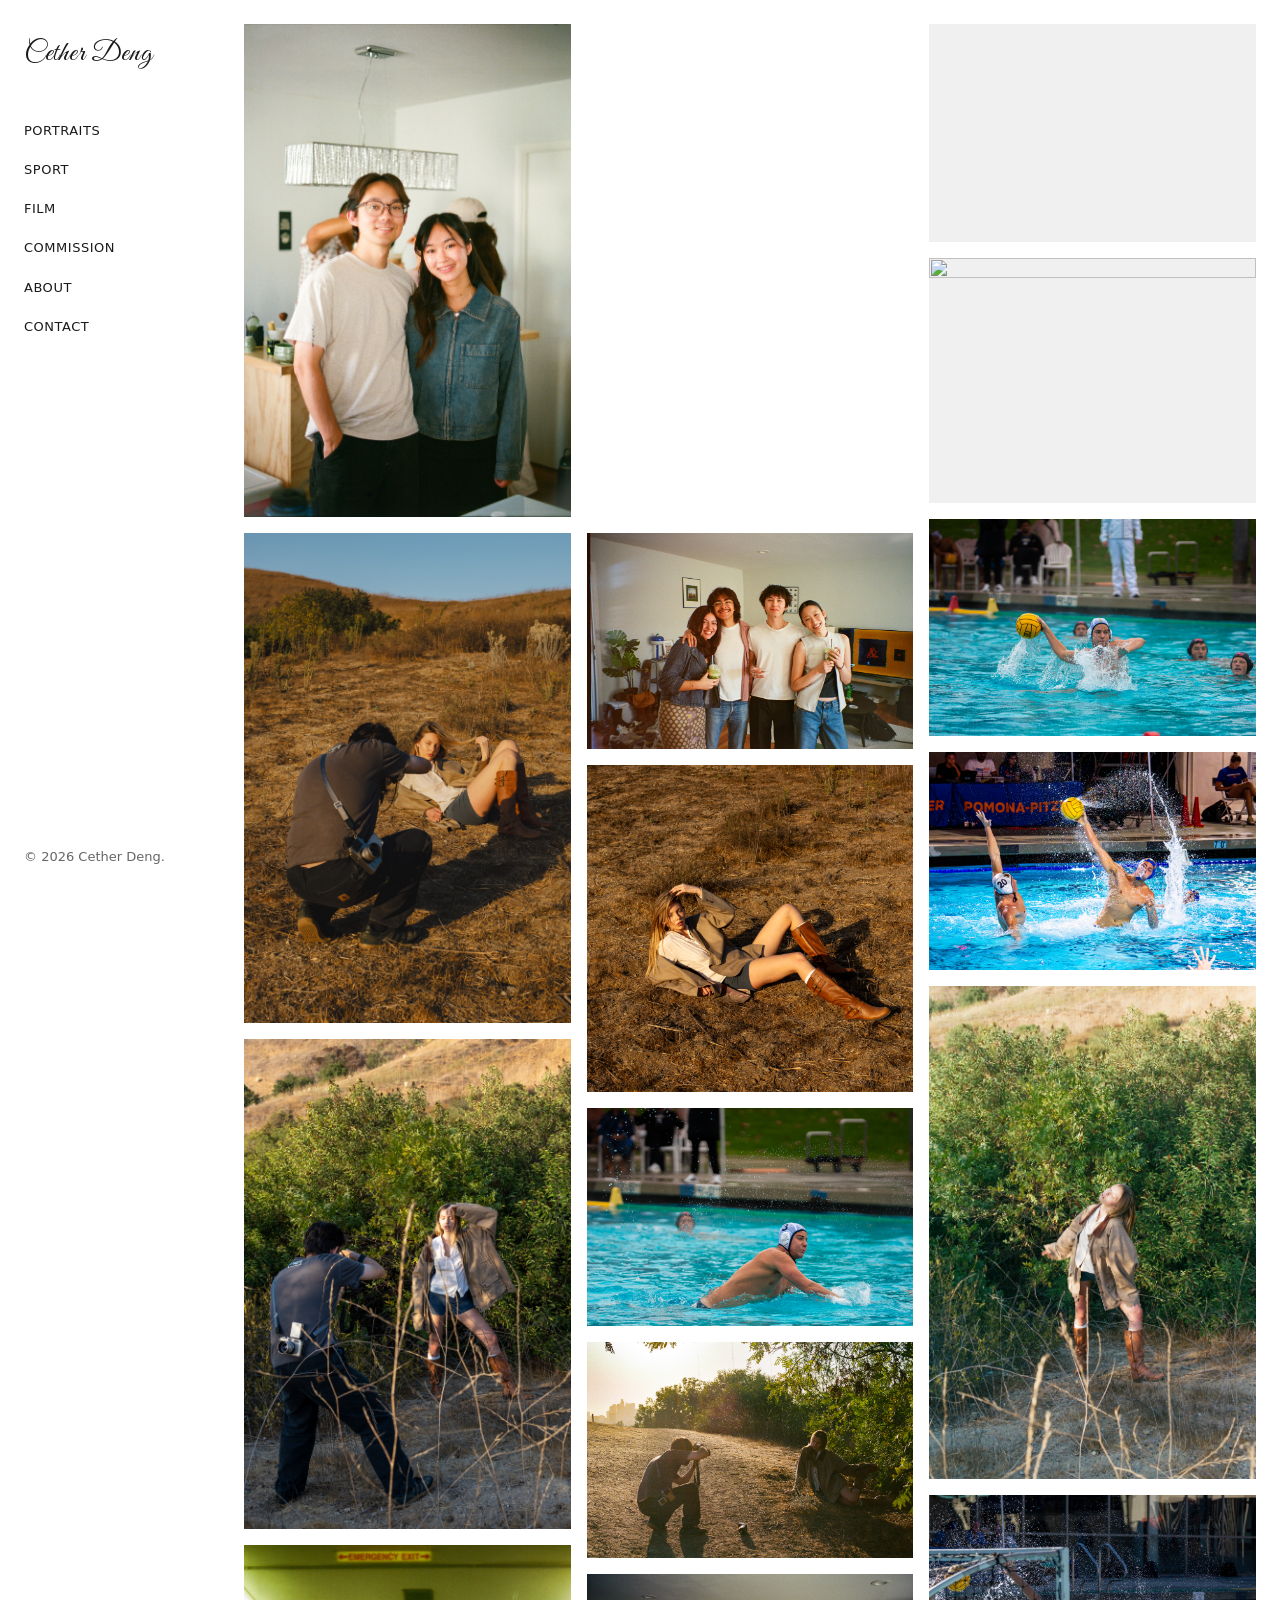
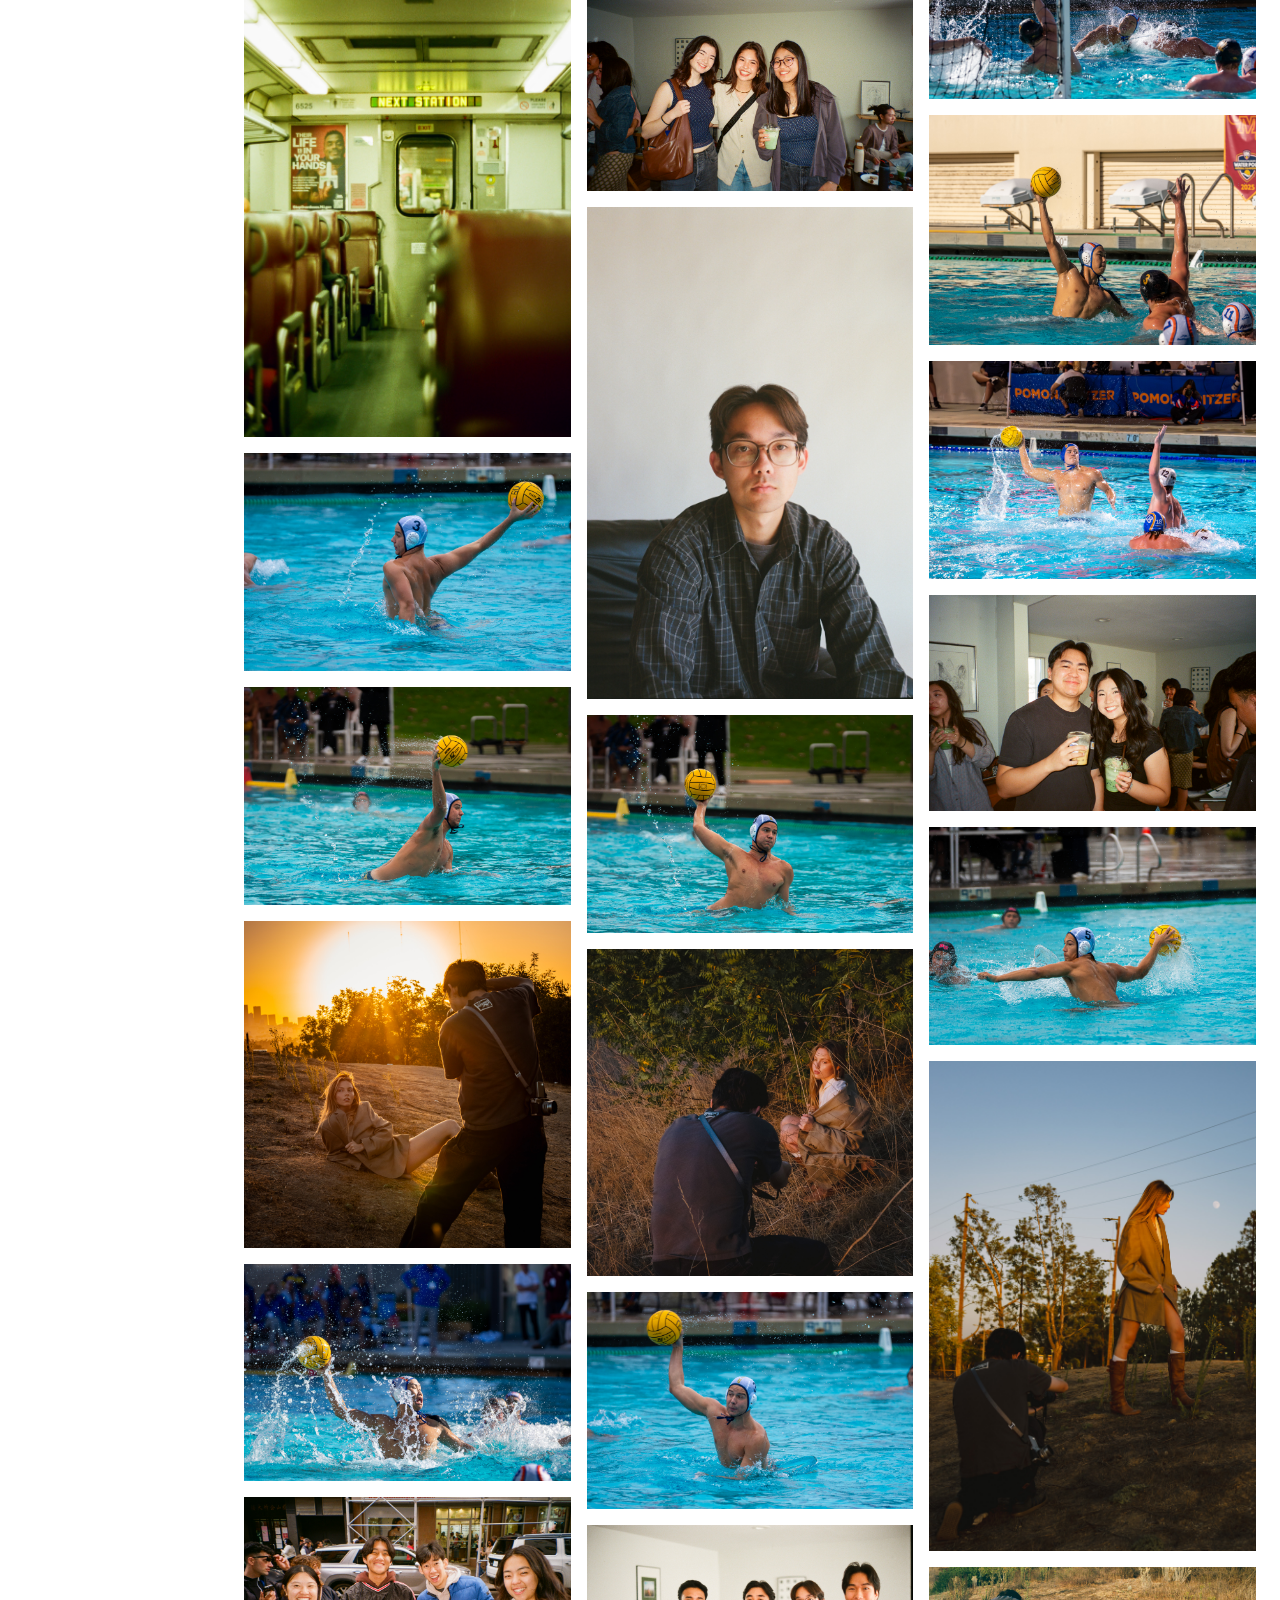
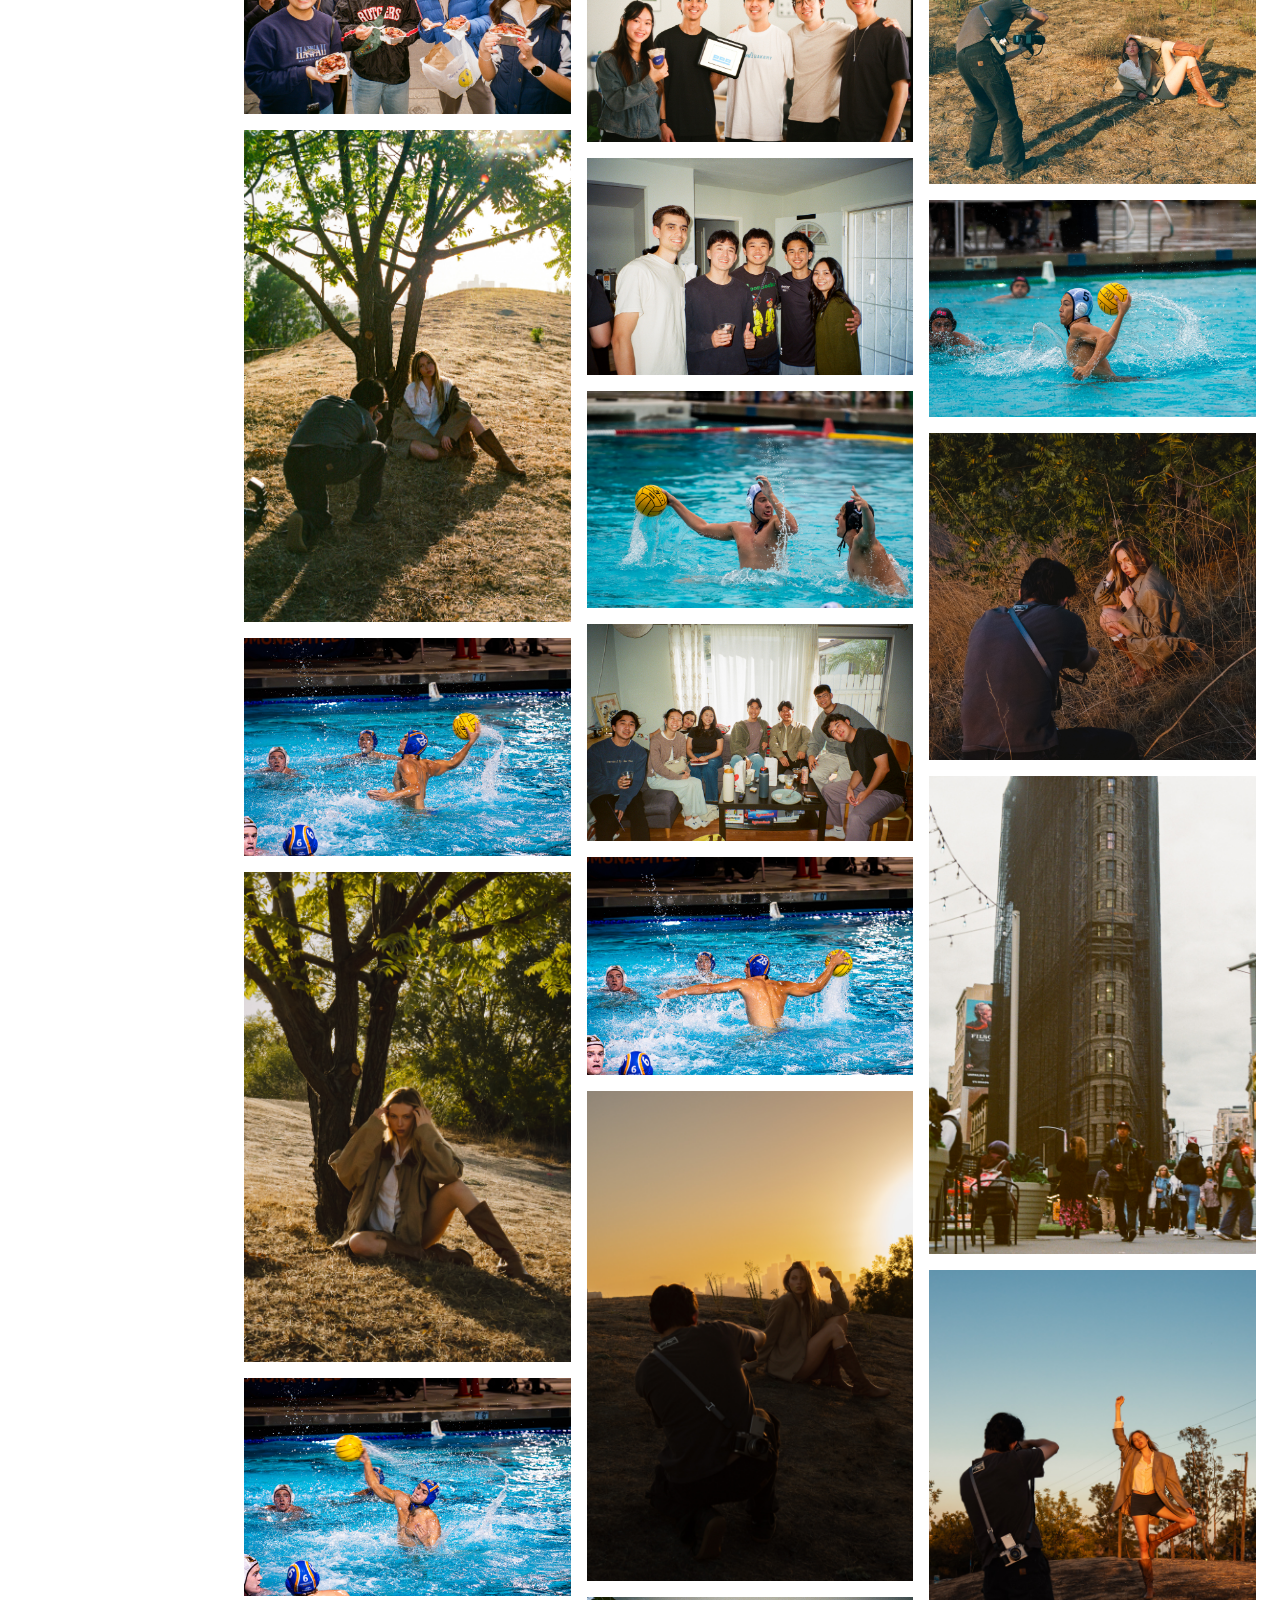
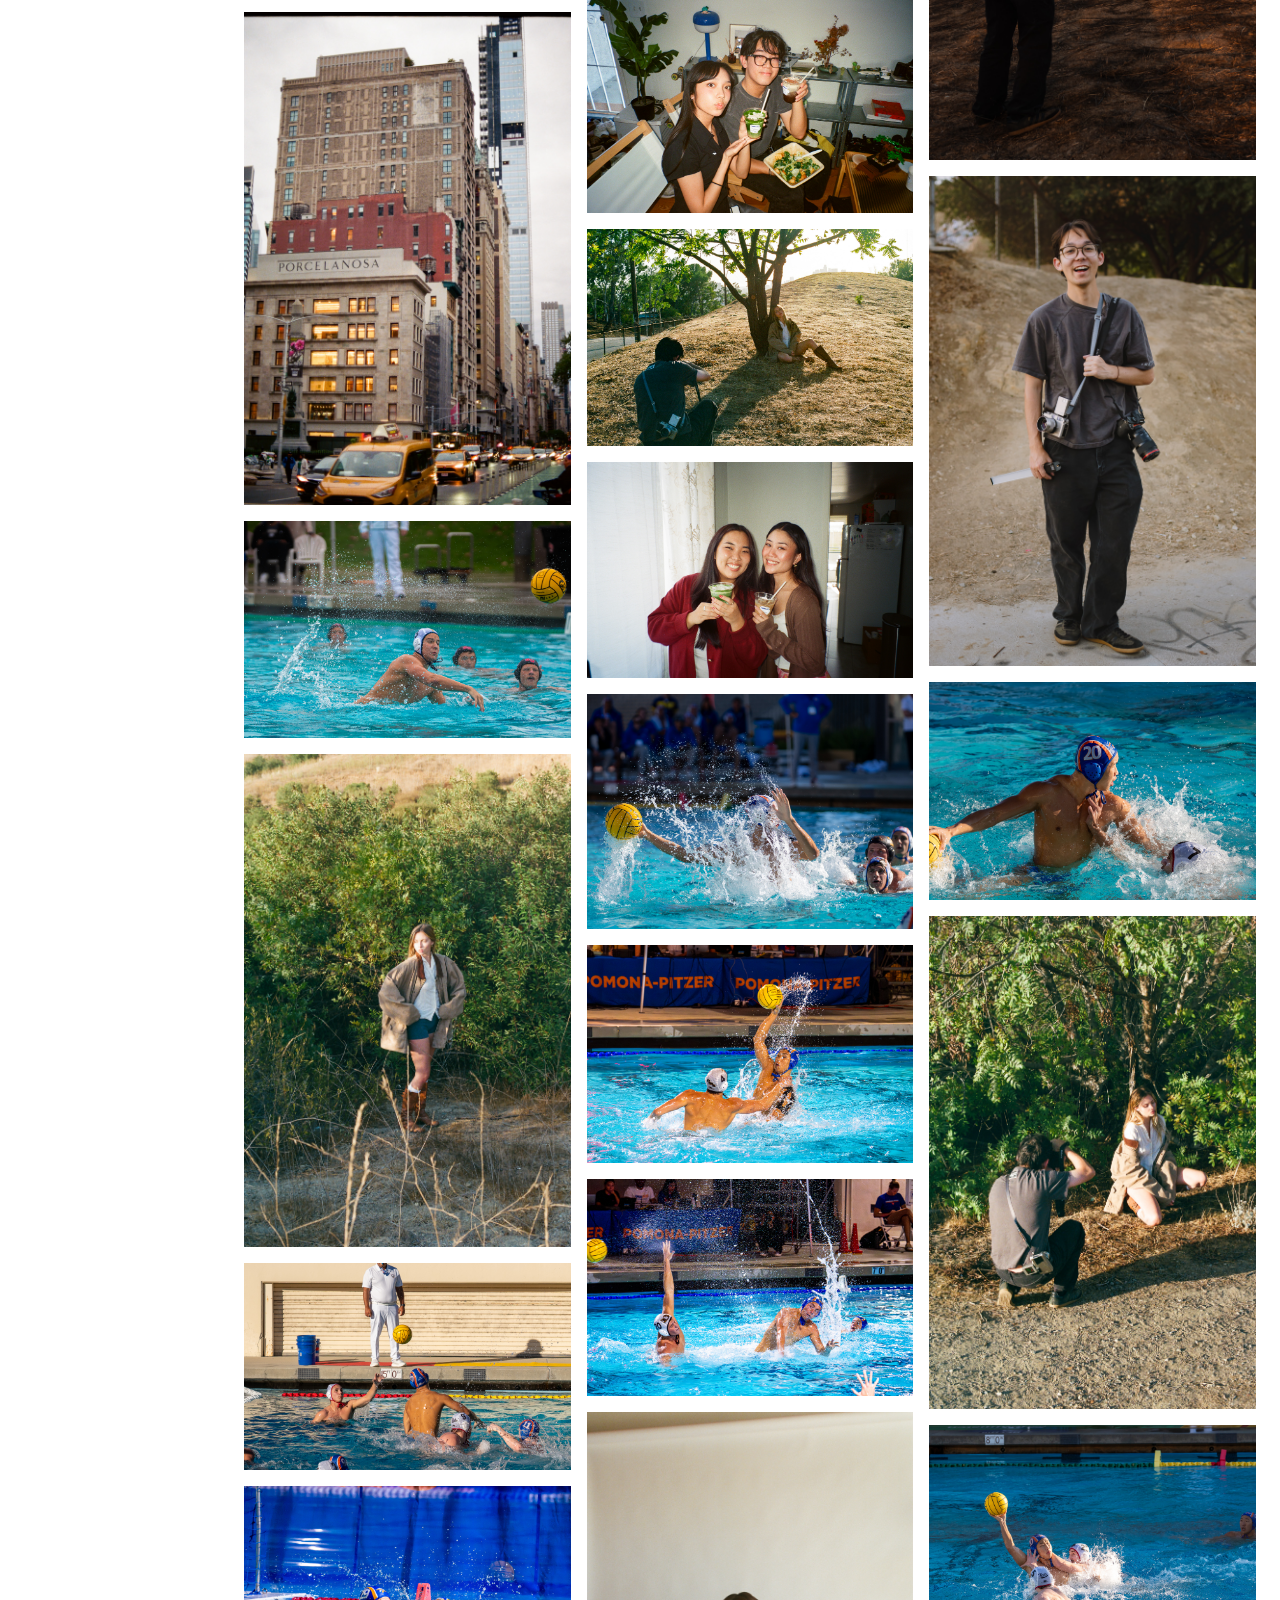
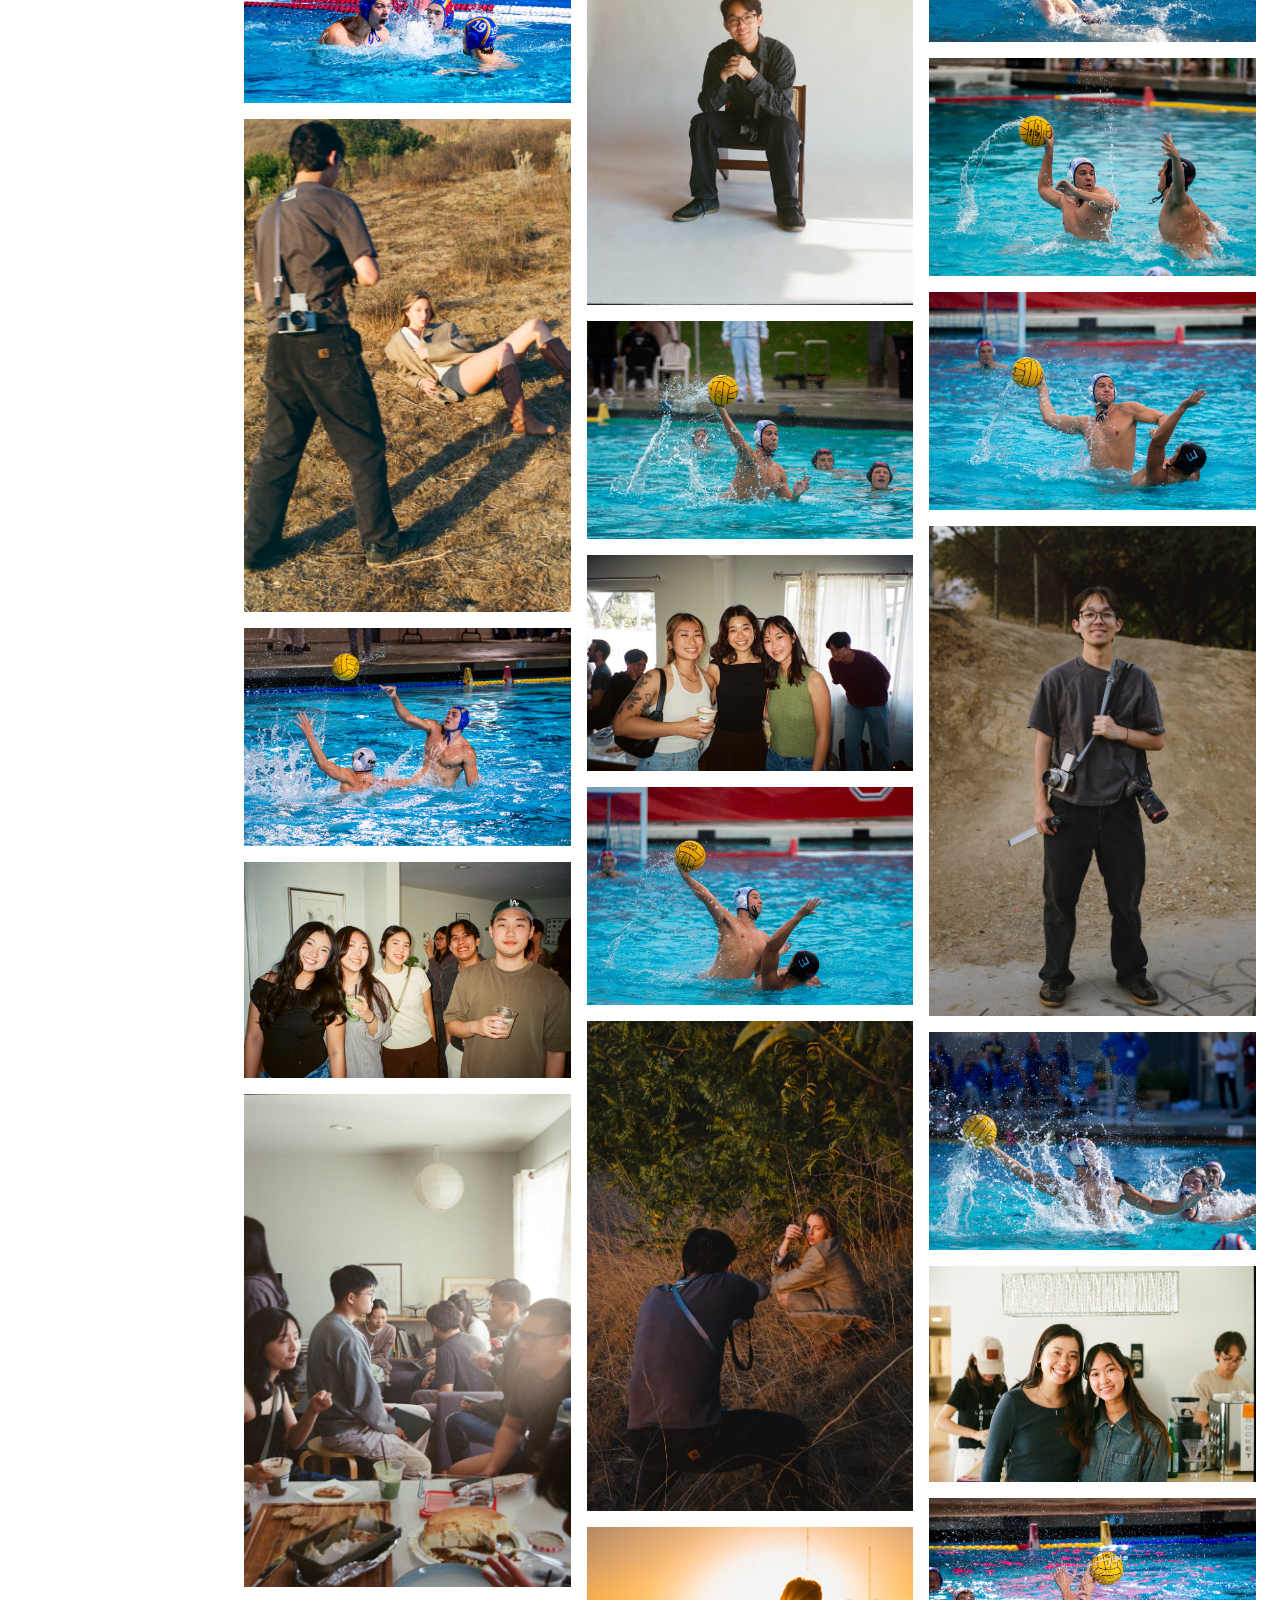
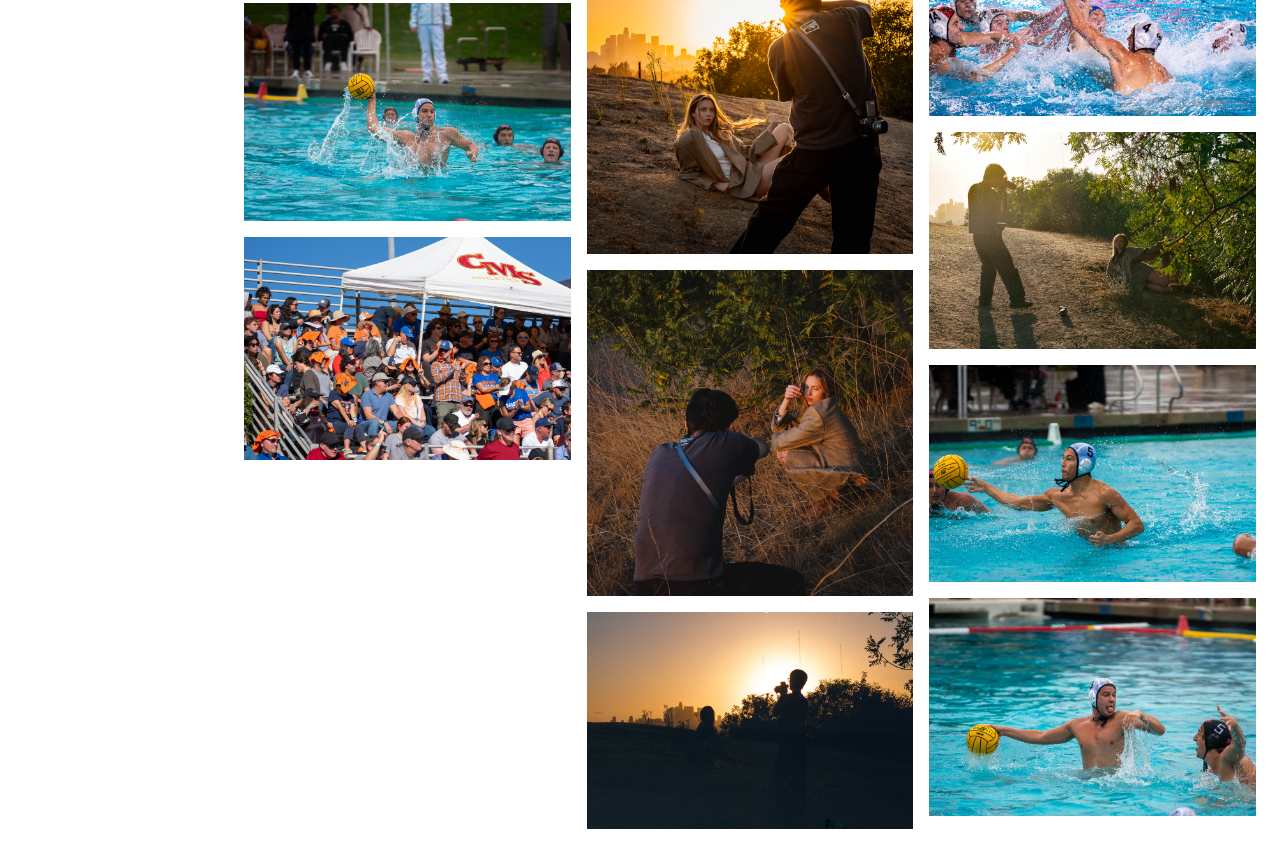
==== commit 209150c1: "Updates" ====
--- a/index.html
+++ b/index.html
@@ -1 +1 @@
-<!DOCTYPE html><html lang="en"><head><meta charSet="utf-8"/><meta name="viewport" content="width=device-width, initial-scale=1"/><link rel="preload" href="/_next/static/media/87069f06a4f1ee13-s.p.woff2" as="font" crossorigin="" type="font/woff2"/><link rel="stylesheet" href="/_next/static/css/48e1aa53fe337619.css" data-precedence="next"/><link rel="preload" as="script" fetchPriority="low" href="/_next/static/chunks/webpack-ab07afa35ce1c649.js"/><script src="/_next/static/chunks/fd9d1056-d26b0eab797fab5a.js" async=""></script><script src="/_next/static/chunks/23-03a086e87d369a49.js" async=""></script><script src="/_next/static/chunks/main-app-0e8fb928e4251e88.js" async=""></script><script src="/_next/static/chunks/173-7f98ea47ed0f461a.js" async=""></script><script src="/_next/static/chunks/app/page-e4da4a5aaea00b7b.js" async=""></script><script src="/_next/static/chunks/231-190b562bb813f066.js" async=""></script><script src="/_next/static/chunks/app/layout-ef84af006b45da86.js" async=""></script><title>Cether Deng</title><meta name="description" content="Photography portfolio."/><meta name="next-size-adjust"/><script src="/_next/static/chunks/polyfills-42372ed130431b0a.js" noModule=""></script></head><body><div class="app-shell"><aside class="sidebar"><a href="/" class="sidebar-logo __className_a10525">Cether Deng</a><nav class="sidebar-nav" aria-label="Main"><ul class="sidebar-nav-list"><li><a class="sidebar-nav-link" href="/portraits/">PORTRAITS</a></li><li><a class="sidebar-nav-link" href="/sport/">SPORT</a></li><li><a class="sidebar-nav-link" href="/film/">FILM</a></li><li><a class="sidebar-nav-link" href="/commission/">COMMISSION</a></li><li><a class="sidebar-nav-link" href="/about/">ABOUT</a></li><li><a class="sidebar-nav-link" href="/contact/">CONTACT</a></li></ul></nav><footer class="sidebar-footer"><p>© <!-- -->2026<!-- --> Cether Deng.</p></footer></aside><main class="main"><div class="masonry-grid"><div class="masonry-item"><img alt="" loading="lazy" width="800" height="600" decoding="async" data-nimg="1" class="w-full h-auto block" style="color:transparent" src="/sports/DSC02525.jpg"/></div><div class="masonry-item"><img alt="" loading="lazy" width="800" height="600" decoding="async" data-nimg="1" class="w-full h-auto block" style="color:transparent" src="/sports/DSC04276.jpg"/></div><div class="masonry-item"><img alt="" loading="lazy" width="800" height="600" decoding="async" data-nimg="1" class="w-full h-auto block" style="color:transparent" src="/sports/DSC01269.jpg"/></div><div class="masonry-item"><img alt="" loading="lazy" width="800" height="600" decoding="async" data-nimg="1" class="w-full h-auto block" style="color:transparent" src="/sports/DSC02555.jpg"/></div><div class="masonry-item"><img alt="" loading="lazy" width="800" height="600" decoding="async" data-nimg="1" class="w-full h-auto block" style="color:transparent" src="/film/000016610023.jpg"/></div><div class="masonry-item"><img alt="" loading="lazy" width="800" height="600" decoding="async" data-nimg="1" class="w-full h-auto block" style="color:transparent" src="/portraits/DSC09869-2.jpg"/></div><div class="masonry-item"><img alt="" loading="lazy" width="800" height="600" decoding="async" data-nimg="1" class="w-full h-auto block" style="color:transparent" src="/sports/DSC02358.jpg"/></div><div class="masonry-item"><img alt="" loading="lazy" width="800" height="600" decoding="async" data-nimg="1" class="w-full h-auto block" style="color:transparent" src="/portraits/DSC09807-2.jpg"/></div><div class="masonry-item"><img alt="" loading="lazy" width="800" height="600" decoding="async" data-nimg="1" class="w-full h-auto block" style="color:transparent" src="/film/64340022.jpg"/></div><div class="masonry-item"><img alt="" loading="lazy" width="800" height="600" decoding="async" data-nimg="1" class="w-full h-auto block" style="color:transparent" src="/sports/DSC03749.jpg"/></div><div class="masonry-item"><img alt="" loading="lazy" width="800" height="600" decoding="async" data-nimg="1" class="w-full h-auto block" style="color:transparent" src="/film/64370031.jpg"/></div><div class="masonry-item"><img alt="" loading="lazy" width="800" height="600" decoding="async" data-nimg="1" class="w-full h-auto block" style="color:transparent" src="/portraits/DSC09748.jpg"/></div><div class="masonry-item"><img alt="" loading="lazy" width="800" height="600" decoding="async" data-nimg="1" class="w-full h-auto block" style="color:transparent" src="/portraits/DSC09837.jpg"/></div><div class="masonry-item"><img alt="" loading="lazy" width="800" height="600" decoding="async" data-nimg="1" class="w-full h-auto block" style="color:transparent" src="/sports/DSC01118.jpg"/></div><div class="masonry-item"><img alt="" loading="lazy" width="800" height="600" decoding="async" data-nimg="1" class="w-full h-auto block" style="color:transparent" src="/sports/DSC02608.jpg"/></div><div class="masonry-item"><img alt="" loading="lazy" width="800" height="600" decoding="async" data-nimg="1" class="w-full h-auto block" style="color:transparent" src="/film/46320036.jpg"/></div><div class="masonry-item"><img alt="" loading="lazy" width="800" height="600" decoding="async" data-nimg="1" class="w-full h-auto block" style="color:transparent" src="/film/46320028.jpg"/></div><div class="masonry-item"><img alt="" loading="lazy" width="800" height="600" decoding="async" data-nimg="1" class="w-full h-auto block" style="color:transparent" src="/sports/DSC01159.jpg"/></div><div class="masonry-item"><img alt="" loading="lazy" width="800" height="600" decoding="async" data-nimg="1" class="w-full h-auto block" style="color:transparent" src="/film/000016610026.jpg"/></div><div class="masonry-item"><img alt="" loading="lazy" width="800" height="600" decoding="async" data-nimg="1" class="w-full h-auto block" style="color:transparent" src="/portraits/73430014.JPG"/></div><div class="masonry-item"><img alt="" loading="lazy" width="800" height="600" decoding="async" data-nimg="1" class="w-full h-auto block" style="color:transparent" src="/film/000016610024.jpg"/></div><div class="masonry-item"><img alt="" loading="lazy" width="800" height="600" decoding="async" data-nimg="1" class="w-full h-auto block" style="color:transparent" src="/sports/DSC02492.jpg"/></div><div class="masonry-item"><img alt="" loading="lazy" width="800" height="600" decoding="async" data-nimg="1" class="w-full h-auto block" style="color:transparent" src="/portraits/DSC09878-2.jpg"/></div><div class="masonry-item"><img alt="" loading="lazy" width="800" height="600" decoding="async" data-nimg="1" class="w-full h-auto block" style="color:transparent" src="/film/64340004.jpg"/></div><div class="masonry-item"><img alt="" loading="lazy" width="800" height="600" decoding="async" data-nimg="1" class="w-full h-auto block" style="color:transparent" src="/sports/DSC02528.jpg"/></div><div class="masonry-item"><img alt="" loading="lazy" width="800" height="600" decoding="async" data-nimg="1" class="w-full h-auto block" style="color:transparent" src="/sports/DSC03832.jpg"/></div><div class="masonry-item"><img alt="" loading="lazy" width="800" height="600" decoding="async" data-nimg="1" class="w-full h-auto block" style="color:transparent" src="/sports/DSC02607.jpg"/></div><div class="masonry-item"><img alt="" loading="lazy" width="800" height="600" decoding="async" data-nimg="1" class="w-full h-auto block" style="color:transparent" src="/sports/DSC01187.jpg"/></div><div class="masonry-item"><img alt="" loading="lazy" width="800" height="600" decoding="async" data-nimg="1" class="w-full h-auto block" style="color:transparent" src="/sports/DSC04382.jpg"/></div><div class="masonry-item"><img alt="" loading="lazy" width="800" height="600" decoding="async" data-nimg="1" class="w-full h-auto block" style="color:transparent" src="/sports/DSC03706.jpg"/></div><div class="masonry-item"><img alt="" loading="lazy" width="800" height="600" decoding="async" data-nimg="1" class="w-full h-auto block" style="color:transparent" src="/sports/DSC02491.jpg"/></div><div class="masonry-item"><img alt="" loading="lazy" width="800" height="600" decoding="async" data-nimg="1" class="w-full h-auto block" style="color:transparent" src="/portraits/DSC09873.jpg"/></div><div class="masonry-item"><img alt="" loading="lazy" width="800" height="600" decoding="async" data-nimg="1" class="w-full h-auto block" style="color:transparent" src="/film/64340015.jpg"/></div><div class="masonry-item"><img alt="" loading="lazy" width="800" height="600" decoding="async" data-nimg="1" class="w-full h-auto block" style="color:transparent" src="/film/64340001.jpg"/></div><div class="masonry-item"><img alt="" loading="lazy" width="800" height="600" decoding="async" data-nimg="1" class="w-full h-auto block" style="color:transparent" src="/sports/DSC01071.jpg"/></div><div class="masonry-item"><img alt="" loading="lazy" width="800" height="600" decoding="async" data-nimg="1" class="w-full h-auto block" style="color:transparent" src="/film/46320032.jpg"/></div><div class="masonry-item"><img alt="" loading="lazy" width="800" height="600" decoding="async" data-nimg="1" class="w-full h-auto block" style="color:transparent" src="/sports/DSC01119.jpg"/></div><div class="masonry-item"><img alt="" loading="lazy" width="800" height="600" decoding="async" data-nimg="1" class="w-full h-auto block" style="color:transparent" src="/portraits/DSC09814.jpg"/></div><div class="masonry-item"><img alt="" loading="lazy" width="800" height="600" decoding="async" data-nimg="1" class="w-full h-auto block" style="color:transparent" src="/sports/DSC01195.jpg"/></div><div class="masonry-item"><img alt="" loading="lazy" width="800" height="600" decoding="async" data-nimg="1" class="w-full h-auto block" style="color:transparent" src="/film/000016610029.jpg"/></div><div class="masonry-item"><img alt="" loading="lazy" width="800" height="600" decoding="async" data-nimg="1" class="w-full h-auto block" style="color:transparent" src="/sports/DSC04176.jpg"/></div><div class="masonry-item"><img alt="" loading="lazy" width="800" height="600" decoding="async" data-nimg="1" class="w-full h-auto block" style="color:transparent" src="/sports/DSC01120.jpg"/></div><div class="masonry-item"><img alt="" loading="lazy" width="800" height="600" decoding="async" data-nimg="1" class="w-full h-auto block" style="color:transparent" src="/film/46320030.jpg"/></div><div class="masonry-item"><img alt="" loading="lazy" width="800" height="600" decoding="async" data-nimg="1" class="w-full h-auto block" style="color:transparent" src="/sports/DSC01196.jpg"/></div><div class="masonry-item"><img alt="" loading="lazy" width="800" height="600" decoding="async" data-nimg="1" class="w-full h-auto block" style="color:transparent" src="/sports/DSC02675.jpg"/></div><div class="masonry-item"><img alt="" loading="lazy" width="800" height="600" decoding="async" data-nimg="1" class="w-full h-auto block" style="color:transparent" src="/portraits/DSC09870.jpg"/></div><div class="masonry-item"><img alt="" loading="lazy" width="800" height="600" decoding="async" data-nimg="1" class="w-full h-auto block" style="color:transparent" src="/sports/DSC04274.jpg"/></div><div class="masonry-item"><img alt="" loading="lazy" width="800" height="600" decoding="async" data-nimg="1" class="w-full h-auto block" style="color:transparent" src="/sports/DSC02493.jpg"/></div><div class="masonry-item"><img alt="" loading="lazy" width="800" height="600" decoding="async" data-nimg="1" class="w-full h-auto block" style="color:transparent" src="/film/000016610034.jpg"/></div><div class="masonry-item"><img alt="" loading="lazy" width="800" height="600" decoding="async" data-nimg="1" class="w-full h-auto block" style="color:transparent" src="/film/46320035.jpg"/></div><div class="masonry-item"><img alt="" loading="lazy" width="800" height="600" decoding="async" data-nimg="1" class="w-full h-auto block" style="color:transparent" src="/sports/DSC04275.jpg"/></div><div class="masonry-item"><img alt="" loading="lazy" width="800" height="600" decoding="async" data-nimg="1" class="w-full h-auto block" style="color:transparent" src="/portraits/DSC09869.jpg"/></div><div class="masonry-item"><img alt="" loading="lazy" width="800" height="600" decoding="async" data-nimg="1" class="w-full h-auto block" style="color:transparent" src="/film/000016600030.jpg"/></div><div class="masonry-item"><img alt="" loading="lazy" width="800" height="600" decoding="async" data-nimg="1" class="w-full h-auto block" style="color:transparent" src="/portraits/DSC09772.jpg"/></div><div class="masonry-item"><img alt="" loading="lazy" width="800" height="600" decoding="async" data-nimg="1" class="w-full h-auto block" style="color:transparent" src="/sports/DSC02553.jpg"/></div><div class="masonry-item"><img alt="" loading="lazy" width="800" height="600" decoding="async" data-nimg="1" class="w-full h-auto block" style="color:transparent" src="/film/64340003.jpg"/></div><div class="masonry-item"><img alt="" loading="lazy" width="800" height="600" decoding="async" data-nimg="1" class="w-full h-auto block" style="color:transparent" src="/film/46320029.jpg"/></div><div class="masonry-item"><img alt="" loading="lazy" width="800" height="600" decoding="async" data-nimg="1" class="w-full h-auto block" style="color:transparent" src="/portraits/DSC09725.jpg"/></div><div class="masonry-item"><img alt="" loading="lazy" width="800" height="600" decoding="async" data-nimg="1" class="w-full h-auto block" style="color:transparent" src="/portraits/DSC09844.jpg"/></div><div class="masonry-item"><img alt="" loading="lazy" width="800" height="600" decoding="async" data-nimg="1" class="w-full h-auto block" style="color:transparent" src="/portraits/DSC09774.jpg"/></div><div class="masonry-item"><img alt="" loading="lazy" width="800" height="600" decoding="async" data-nimg="1" class="w-full h-auto block" style="color:transparent" src="/film/46320031.jpg"/></div><div class="masonry-item"><img alt="" loading="lazy" width="800" height="600" decoding="async" data-nimg="1" class="w-full h-auto block" style="color:transparent" src="/sports/DSC02673.jpg"/></div><div class="masonry-item"><img alt="" loading="lazy" width="800" height="600" decoding="async" data-nimg="1" class="w-full h-auto block" style="color:transparent" src="/film/46320027.jpg"/></div><div class="masonry-item"><img alt="" loading="lazy" width="800" height="600" decoding="async" data-nimg="1" class="w-full h-auto block" style="color:transparent" src="/portraits/73430019.JPG"/></div><div class="masonry-item"><img alt="" loading="lazy" width="800" height="600" decoding="async" data-nimg="1" class="w-full h-auto block" style="color:transparent" src="/sports/DSC02674.jpg"/></div><div class="masonry-item"><img alt="" loading="lazy" width="800" height="600" decoding="async" data-nimg="1" class="w-full h-auto block" style="color:transparent" src="/portraits/73430023.JPG"/></div><div class="masonry-item"><img alt="" loading="lazy" width="800" height="600" decoding="async" data-nimg="1" class="w-full h-auto block" style="color:transparent" src="/film/000016610030.jpg"/></div><div class="masonry-item"><img alt="" loading="lazy" width="800" height="600" decoding="async" data-nimg="1" class="w-full h-auto block" style="color:transparent" src="/film/46320037.jpg"/></div><div class="masonry-item"><img alt="" loading="lazy" width="800" height="600" decoding="async" data-nimg="1" class="w-full h-auto block" style="color:transparent" src="/portraits/DSC09820-3.jpg"/></div><div class="masonry-item"><img alt="" loading="lazy" width="800" height="600" decoding="async" data-nimg="1" class="w-full h-auto block" style="color:transparent" src="/sports/DSC02527.jpg"/></div><div class="masonry-item"><img alt="" loading="lazy" width="800" height="600" decoding="async" data-nimg="1" class="w-full h-auto block" style="color:transparent" src="/film/46320034.jpg"/></div><div class="masonry-item"><img alt="" loading="lazy" width="800" height="600" decoding="async" data-nimg="1" class="w-full h-auto block" style="color:transparent" src="/sports/DSC00972.jpg"/></div><div class="masonry-item"><img alt="" loading="lazy" width="800" height="600" decoding="async" data-nimg="1" class="w-full h-auto block" style="color:transparent" src="/sports/DSC02554.jpg"/></div><div class="masonry-item"><img alt="" loading="lazy" width="800" height="600" decoding="async" data-nimg="1" class="w-full h-auto block" style="color:transparent" src="/film/64340023.jpg"/></div><div class="masonry-item"><img alt="" loading="lazy" width="800" height="600" decoding="async" data-nimg="1" class="w-full h-auto block" style="color:transparent" src="/sports/DSC04013.jpg"/></div><div class="masonry-item"><img alt="" loading="lazy" width="800" height="600" decoding="async" data-nimg="1" class="w-full h-auto block" style="color:transparent" src="/sports/DSC02356.jpg"/></div><div class="masonry-item"><img alt="" loading="lazy" width="800" height="600" decoding="async" data-nimg="1" class="w-full h-auto block" style="color:transparent" src="/sports/DSC02526.jpg"/></div><div class="masonry-item"><img alt="" loading="lazy" width="800" height="600" decoding="async" data-nimg="1" class="w-full h-auto block" style="color:transparent" src="/film/46320033.jpg"/></div><div class="masonry-item"><img alt="" loading="lazy" width="800" height="600" decoding="async" data-nimg="1" class="w-full h-auto block" style="color:transparent" src="/film/000016610027.jpg"/></div><div class="masonry-item"><img alt="" loading="lazy" width="800" height="600" decoding="async" data-nimg="1" class="w-full h-auto block" style="color:transparent" src="/film/000016610032.jpg"/></div><div class="masonry-item"><img alt="" loading="lazy" width="800" height="600" decoding="async" data-nimg="1" class="w-full h-auto block" style="color:transparent" src="/film/000016610031.jpg"/></div><div class="masonry-item"><img alt="" loading="lazy" width="800" height="600" decoding="async" data-nimg="1" class="w-full h-auto block" style="color:transparent" src="/portraits/DSC09877.jpg"/></div><div class="masonry-item"><img alt="" loading="lazy" width="800" height="600" decoding="async" data-nimg="1" class="w-full h-auto block" style="color:transparent" src="/sports/DSC02676.jpg"/></div></div></main></div><script src="/_next/static/chunks/webpack-ab07afa35ce1c649.js" async=""></script><script>(self.__next_f=self.__next_f||[]).push([0]);self.__next_f.push([2,null])</script><script>self.__next_f.push([1,"1:HL[\"/_next/static/media/87069f06a4f1ee13-s.p.woff2\",\"font\",{\"crossOrigin\":\"\",\"type\":\"font/woff2\"}]\n2:HL[\"/_next/static/css/48e1aa53fe337619.css\",\"style\"]\n"])</script><script>self.__next_f.push([1,"3:I[5751,[],\"\"]\n5:I[6513,[],\"ClientPageRoot\"]\n6:I[7222,[\"173\",\"static/chunks/173-7f98ea47ed0f461a.js\",\"931\",\"static/chunks/app/page-e4da4a5aaea00b7b.js\"],\"default\",1]\n7:I[231,[\"231\",\"static/chunks/231-190b562bb813f066.js\",\"185\",\"static/chunks/app/layout-ef84af006b45da86.js\"],\"\"]\n8:I[9275,[],\"\"]\n9:I[1343,[],\"\"]\nb:I[6130,[],\"\"]\nc:[]\n"])</script><script>self.__next_f.push([1,"0:[\"$\",\"$L3\",null,{\"buildId\":\"bvJGi5myu-H_TnoVsOJvH\",\"assetPrefix\":\"\",\"urlParts\":[\"\",\"\"],\"initialTree\":[\"\",{\"children\":[\"__PAGE__\",{}]},\"$undefined\",\"$undefined\",true],\"initialSeedData\":[\"\",{\"children\":[\"__PAGE__\",{},[[\"$L4\",[\"$\",\"$L5\",null,{\"props\":{\"params\":{},\"searchParams\":{}},\"Component\":\"$6\"}],null],null],null]},[[[[\"$\",\"link\",\"0\",{\"rel\":\"stylesheet\",\"href\":\"/_next/static/css/48e1aa53fe337619.css\",\"precedence\":\"next\",\"crossOrigin\":\"$undefined\"}]],[\"$\",\"html\",null,{\"lang\":\"en\",\"children\":[\"$\",\"body\",null,{\"children\":[\"$\",\"div\",null,{\"className\":\"app-shell\",\"children\":[[\"$\",\"aside\",null,{\"className\":\"sidebar\",\"children\":[[\"$\",\"a\",null,{\"href\":\"/\",\"className\":\"sidebar-logo __className_a10525\",\"children\":\"Cether Deng\"}],[\"$\",\"nav\",null,{\"className\":\"sidebar-nav\",\"aria-label\":\"Main\",\"children\":[\"$\",\"ul\",null,{\"className\":\"sidebar-nav-list\",\"children\":[[\"$\",\"li\",\"/portraits/\",{\"children\":[\"$\",\"$L7\",null,{\"href\":\"/portraits/\",\"className\":\"sidebar-nav-link\",\"children\":\"PORTRAITS\"}]}],[\"$\",\"li\",\"/sport/\",{\"children\":[\"$\",\"$L7\",null,{\"href\":\"/sport/\",\"className\":\"sidebar-nav-link\",\"children\":\"SPORT\"}]}],[\"$\",\"li\",\"/film/\",{\"children\":[\"$\",\"$L7\",null,{\"href\":\"/film/\",\"className\":\"sidebar-nav-link\",\"children\":\"FILM\"}]}],[\"$\",\"li\",\"/commission/\",{\"children\":[\"$\",\"$L7\",null,{\"href\":\"/commission/\",\"className\":\"sidebar-nav-link\",\"children\":\"COMMISSION\"}]}],[\"$\",\"li\",\"/about/\",{\"children\":[\"$\",\"$L7\",null,{\"href\":\"/about/\",\"className\":\"sidebar-nav-link\",\"children\":\"ABOUT\"}]}],[\"$\",\"li\",\"/contact/\",{\"children\":[\"$\",\"$L7\",null,{\"href\":\"/contact/\",\"className\":\"sidebar-nav-link\",\"children\":\"CONTACT\"}]}]]}]}],[\"$\",\"footer\",null,{\"className\":\"sidebar-footer\",\"children\":[\"$\",\"p\",null,{\"children\":[\"© \",2026,\" Cether Deng.\"]}]}]]}],[\"$\",\"main\",null,{\"className\":\"main\",\"children\":[\"$\",\"$L8\",null,{\"parallelRouterKey\":\"children\",\"segmentPath\":[\"children\"],\"error\":\"$undefined\",\"errorStyles\":\"$undefined\",\"errorScripts\":\"$undefined\",\"template\":[\"$\",\"$L9\",null,{}],\"templateStyles\":\"$undefined\",\"templateScripts\":\"$undefined\",\"notFound\":[[\"$\",\"title\",null,{\"children\":\"404: This page could not be found.\"}],[\"$\",\"div\",null,{\"style\":{\"fontFamily\":\"system-ui,\\\"Segoe UI\\\",Roboto,Helvetica,Arial,sans-serif,\\\"Apple Color Emoji\\\",\\\"Segoe UI Emoji\\\"\",\"height\":\"100vh\",\"textAlign\":\"center\",\"display\":\"flex\",\"flexDirection\":\"column\",\"alignItems\":\"center\",\"justifyContent\":\"center\"},\"children\":[\"$\",\"div\",null,{\"children\":[[\"$\",\"style\",null,{\"dangerouslySetInnerHTML\":{\"__html\":\"body{color:#000;background:#fff;margin:0}.next-error-h1{border-right:1px solid rgba(0,0,0,.3)}@media (prefers-color-scheme:dark){body{color:#fff;background:#000}.next-error-h1{border-right:1px solid rgba(255,255,255,.3)}}\"}}],[\"$\",\"h1\",null,{\"className\":\"next-error-h1\",\"style\":{\"display\":\"inline-block\",\"margin\":\"0 20px 0 0\",\"padding\":\"0 23px 0 0\",\"fontSize\":24,\"fontWeight\":500,\"verticalAlign\":\"top\",\"lineHeight\":\"49px\"},\"children\":\"404\"}],[\"$\",\"div\",null,{\"style\":{\"display\":\"inline-block\"},\"children\":[\"$\",\"h2\",null,{\"style\":{\"fontSize\":14,\"fontWeight\":400,\"lineHeight\":\"49px\",\"margin\":0},\"children\":\"This page could not be found.\"}]}]]}]}]],\"notFoundStyles\":[]}]}]]}]}]}]],null],null],\"couldBeIntercepted\":false,\"initialHead\":[null,\"$La\"],\"globalErrorComponent\":\"$b\",\"missingSlots\":\"$Wc\"}]\n"])</script><script>self.__next_f.push([1,"a:[[\"$\",\"meta\",\"0\",{\"name\":\"viewport\",\"content\":\"width=device-width, initial-scale=1\"}],[\"$\",\"meta\",\"1\",{\"charSet\":\"utf-8\"}],[\"$\",\"title\",\"2\",{\"children\":\"Cether Deng\"}],[\"$\",\"meta\",\"3\",{\"name\":\"description\",\"content\":\"Photography portfolio.\"}],[\"$\",\"meta\",\"4\",{\"name\":\"next-size-adjust\"}]]\n4:null\n"])</script></body></html>+<!DOCTYPE html><html lang="en"><head><meta charSet="utf-8"/><meta name="viewport" content="width=device-width, initial-scale=1"/><link rel="preload" href="/_next/static/media/87069f06a4f1ee13-s.p.woff2" as="font" crossorigin="" type="font/woff2"/><link rel="stylesheet" href="/_next/static/css/48e1aa53fe337619.css" data-precedence="next"/><link rel="preload" as="script" fetchPriority="low" href="/_next/static/chunks/webpack-ab07afa35ce1c649.js"/><script src="/_next/static/chunks/fd9d1056-62aaf4b921c84028.js" async=""></script><script src="/_next/static/chunks/23-d15be28bcb581a9c.js" async=""></script><script src="/_next/static/chunks/main-app-0e8fb928e4251e88.js" async=""></script><script src="/_next/static/chunks/173-92ec3e39ee40d853.js" async=""></script><script src="/_next/static/chunks/app/page-e3e7e69bd3eea021.js" async=""></script><script src="/_next/static/chunks/231-d6ce7e7a39b92dfb.js" async=""></script><script src="/_next/static/chunks/app/layout-ef84af006b45da86.js" async=""></script><title>Cether Deng</title><meta name="description" content="Photography portfolio."/><meta property="og:title" content="Cether Deng"/><meta property="og:description" content="Photography portfolio."/><meta property="og:image" content="https://cetherdeng.com/cover.jpeg"/><meta name="twitter:card" content="summary_large_image"/><meta name="twitter:title" content="Cether Deng"/><meta name="twitter:description" content="Photography portfolio."/><meta name="twitter:image" content="https://cetherdeng.com/cover.jpeg"/><meta name="next-size-adjust"/><script src="/_next/static/chunks/polyfills-42372ed130431b0a.js" noModule=""></script></head><body><div class="app-shell"><aside class="sidebar"><a href="/" class="sidebar-logo __className_a10525">Cether Deng</a><nav class="sidebar-nav" aria-label="Main"><ul class="sidebar-nav-list"><li><a class="sidebar-nav-link" href="/portraits/">PORTRAITS</a></li><li><a class="sidebar-nav-link" href="/sport/">SPORT</a></li><li><a class="sidebar-nav-link" href="/film/">FILM</a></li><li><a class="sidebar-nav-link" href="/commission/">COMMISSION</a></li><li><a class="sidebar-nav-link" href="/about/">ABOUT</a></li><li><a class="sidebar-nav-link" href="/contact/">CONTACT</a></li></ul></nav><footer class="sidebar-footer"><p>© <!-- -->2026<!-- --> Cether Deng.</p></footer></aside><main class="main"><div class="masonry-grid"><div class="masonry-item"><img alt="" loading="lazy" width="800" height="600" decoding="async" data-nimg="1" class="w-full h-auto block" style="color:transparent" src="/film/000016600030.jpg"/></div><div class="masonry-item"><img alt="" loading="lazy" width="800" height="600" decoding="async" data-nimg="1" class="w-full h-auto block" style="color:transparent" src="/film/000016610023.jpg"/></div><div class="masonry-item"><img alt="" loading="lazy" width="800" height="600" decoding="async" data-nimg="1" class="w-full h-auto block" style="color:transparent" src="/film/000016610024.jpg"/></div><div class="masonry-item"><img alt="" loading="lazy" width="800" height="600" decoding="async" data-nimg="1" class="w-full h-auto block" style="color:transparent" src="/film/000016610026.jpg"/></div><div class="masonry-item"><img alt="" loading="lazy" width="800" height="600" decoding="async" data-nimg="1" class="w-full h-auto block" style="color:transparent" src="/film/000016610027.jpg"/></div><div class="masonry-item"><img alt="" loading="lazy" width="800" height="600" decoding="async" data-nimg="1" class="w-full h-auto block" style="color:transparent" src="/film/000016610029.jpg"/></div><div class="masonry-item"><img alt="" loading="lazy" width="800" height="600" decoding="async" data-nimg="1" class="w-full h-auto block" style="color:transparent" src="/film/000016610030.jpg"/></div><div class="masonry-item"><img alt="" loading="lazy" width="800" height="600" decoding="async" data-nimg="1" class="w-full h-auto block" style="color:transparent" src="/film/000016610031.jpg"/></div><div class="masonry-item"><img alt="" loading="lazy" width="800" height="600" decoding="async" data-nimg="1" class="w-full h-auto block" style="color:transparent" src="/film/000016610032.jpg"/></div><div class="masonry-item"><img alt="" loading="lazy" width="800" height="600" decoding="async" data-nimg="1" class="w-full h-auto block" style="color:transparent" src="/film/000016610034.jpg"/></div><div class="masonry-item"><img alt="" loading="lazy" width="800" height="600" decoding="async" data-nimg="1" class="w-full h-auto block" style="color:transparent" src="/film/46320027.jpg"/></div><div class="masonry-item"><img alt="" loading="lazy" width="800" height="600" decoding="async" data-nimg="1" class="w-full h-auto block" style="color:transparent" src="/film/46320028.jpg"/></div><div class="masonry-item"><img alt="" loading="lazy" width="800" height="600" decoding="async" data-nimg="1" class="w-full h-auto block" style="color:transparent" src="/film/46320029.jpg"/></div><div class="masonry-item"><img alt="" loading="lazy" width="800" height="600" decoding="async" data-nimg="1" class="w-full h-auto block" style="color:transparent" src="/film/46320030.jpg"/></div><div class="masonry-item"><img alt="" loading="lazy" width="800" height="600" decoding="async" data-nimg="1" class="w-full h-auto block" style="color:transparent" src="/film/46320031.jpg"/></div><div class="masonry-item"><img alt="" loading="lazy" width="800" height="600" decoding="async" data-nimg="1" class="w-full h-auto block" style="color:transparent" src="/film/46320032.jpg"/></div><div class="masonry-item"><img alt="" loading="lazy" width="800" height="600" decoding="async" data-nimg="1" class="w-full h-auto block" style="color:transparent" src="/film/46320033.jpg"/></div><div class="masonry-item"><img alt="" loading="lazy" width="800" height="600" decoding="async" data-nimg="1" class="w-full h-auto block" style="color:transparent" src="/film/46320034.jpg"/></div><div class="masonry-item"><img alt="" loading="lazy" width="800" height="600" decoding="async" data-nimg="1" class="w-full h-auto block" style="color:transparent" src="/film/46320035.jpg"/></div><div class="masonry-item"><img alt="" loading="lazy" width="800" height="600" decoding="async" data-nimg="1" class="w-full h-auto block" style="color:transparent" src="/film/46320036.jpg"/></div><div class="masonry-item"><img alt="" loading="lazy" width="800" height="600" decoding="async" data-nimg="1" class="w-full h-auto block" style="color:transparent" src="/film/46320037.jpg"/></div><div class="masonry-item"><img alt="" loading="lazy" width="800" height="600" decoding="async" data-nimg="1" class="w-full h-auto block" style="color:transparent" src="/film/64340001.jpg"/></div><div class="masonry-item"><img alt="" loading="lazy" width="800" height="600" decoding="async" data-nimg="1" class="w-full h-auto block" style="color:transparent" src="/film/64340003.jpg"/></div><div class="masonry-item"><img alt="" loading="lazy" width="800" height="600" decoding="async" data-nimg="1" class="w-full h-auto block" style="color:transparent" src="/film/64340004.jpg"/></div><div class="masonry-item"><img alt="" loading="lazy" width="800" height="600" decoding="async" data-nimg="1" class="w-full h-auto block" style="color:transparent" src="/film/64340015.jpg"/></div><div class="masonry-item"><img alt="" loading="lazy" width="800" height="600" decoding="async" data-nimg="1" class="w-full h-auto block" style="color:transparent" src="/film/64340022.jpg"/></div><div class="masonry-item"><img alt="" loading="lazy" width="800" height="600" decoding="async" data-nimg="1" class="w-full h-auto block" style="color:transparent" src="/film/64340023.jpg"/></div><div class="masonry-item"><img alt="" loading="lazy" width="800" height="600" decoding="async" data-nimg="1" class="w-full h-auto block" style="color:transparent" src="/film/64370031.jpg"/></div><div class="masonry-item"><img alt="" loading="lazy" width="800" height="600" decoding="async" data-nimg="1" class="w-full h-auto block" style="color:transparent" src="/sports/DSC00972.jpg"/></div><div class="masonry-item"><img alt="" loading="lazy" width="800" height="600" decoding="async" data-nimg="1" class="w-full h-auto block" style="color:transparent" src="/sports/DSC01071.jpg"/></div><div class="masonry-item"><img alt="" loading="lazy" width="800" height="600" decoding="async" data-nimg="1" class="w-full h-auto block" style="color:transparent" src="/sports/DSC01118.jpg"/></div><div class="masonry-item"><img alt="" loading="lazy" width="800" height="600" decoding="async" data-nimg="1" class="w-full h-auto block" style="color:transparent" src="/sports/DSC01119.jpg"/></div><div class="masonry-item"><img alt="" loading="lazy" width="800" height="600" decoding="async" data-nimg="1" class="w-full h-auto block" style="color:transparent" src="/sports/DSC01120.jpg"/></div><div class="masonry-item"><img alt="" loading="lazy" width="800" height="600" decoding="async" data-nimg="1" class="w-full h-auto block" style="color:transparent" src="/sports/DSC01159.jpg"/></div><div class="masonry-item"><img alt="" loading="lazy" width="800" height="600" decoding="async" data-nimg="1" class="w-full h-auto block" style="color:transparent" src="/sports/DSC01187.jpg"/></div><div class="masonry-item"><img alt="" loading="lazy" width="800" height="600" decoding="async" data-nimg="1" class="w-full h-auto block" style="color:transparent" src="/sports/DSC01195.jpg"/></div><div class="masonry-item"><img alt="" loading="lazy" width="800" height="600" decoding="async" data-nimg="1" class="w-full h-auto block" style="color:transparent" src="/sports/DSC01196.jpg"/></div><div class="masonry-item"><img alt="" loading="lazy" width="800" height="600" decoding="async" data-nimg="1" class="w-full h-auto block" style="color:transparent" src="/sports/DSC01269.jpg"/></div><div class="masonry-item"><img alt="" loading="lazy" width="800" height="600" decoding="async" data-nimg="1" class="w-full h-auto block" style="color:transparent" src="/sports/DSC02356.jpg"/></div><div class="masonry-item"><img alt="" loading="lazy" width="800" height="600" decoding="async" data-nimg="1" class="w-full h-auto block" style="color:transparent" src="/sports/DSC02358.jpg"/></div><div class="masonry-item"><img alt="" loading="lazy" width="800" height="600" decoding="async" data-nimg="1" class="w-full h-auto block" style="color:transparent" src="/sports/DSC02491.jpg"/></div><div class="masonry-item"><img alt="" loading="lazy" width="800" height="600" decoding="async" data-nimg="1" class="w-full h-auto block" style="color:transparent" src="/sports/DSC02492.jpg"/></div><div class="masonry-item"><img alt="" loading="lazy" width="800" height="600" decoding="async" data-nimg="1" class="w-full h-auto block" style="color:transparent" src="/sports/DSC02493.jpg"/></div><div class="masonry-item"><img alt="" loading="lazy" width="800" height="600" decoding="async" data-nimg="1" class="w-full h-auto block" style="color:transparent" src="/sports/DSC02525.jpg"/></div><div class="masonry-item"><img alt="" loading="lazy" width="800" height="600" decoding="async" data-nimg="1" class="w-full h-auto block" style="color:transparent" src="/sports/DSC02526.jpg"/></div><div class="masonry-item"><img alt="" loading="lazy" width="800" height="600" decoding="async" data-nimg="1" class="w-full h-auto block" style="color:transparent" src="/sports/DSC02527.jpg"/></div><div class="masonry-item"><img alt="" loading="lazy" width="800" height="600" decoding="async" data-nimg="1" class="w-full h-auto block" style="color:transparent" src="/sports/DSC02528.jpg"/></div><div class="masonry-item"><img alt="" loading="lazy" width="800" height="600" decoding="async" data-nimg="1" class="w-full h-auto block" style="color:transparent" src="/sports/DSC02553.jpg"/></div><div class="masonry-item"><img alt="" loading="lazy" width="800" height="600" decoding="async" data-nimg="1" class="w-full h-auto block" style="color:transparent" src="/sports/DSC02554.jpg"/></div><div class="masonry-item"><img alt="" loading="lazy" width="800" height="600" decoding="async" data-nimg="1" class="w-full h-auto block" style="color:transparent" src="/sports/DSC02555.jpg"/></div><div class="masonry-item"><img alt="" loading="lazy" width="800" height="600" decoding="async" data-nimg="1" class="w-full h-auto block" style="color:transparent" src="/sports/DSC02607.jpg"/></div><div class="masonry-item"><img alt="" loading="lazy" width="800" height="600" decoding="async" data-nimg="1" class="w-full h-auto block" style="color:transparent" src="/sports/DSC02608.jpg"/></div><div class="masonry-item"><img alt="" loading="lazy" width="800" height="600" decoding="async" data-nimg="1" class="w-full h-auto block" style="color:transparent" src="/sports/DSC02673.jpg"/></div><div class="masonry-item"><img alt="" loading="lazy" width="800" height="600" decoding="async" data-nimg="1" class="w-full h-auto block" style="color:transparent" src="/sports/DSC02674.jpg"/></div><div class="masonry-item"><img alt="" loading="lazy" width="800" height="600" decoding="async" data-nimg="1" class="w-full h-auto block" style="color:transparent" src="/sports/DSC02675.jpg"/></div><div class="masonry-item"><img alt="" loading="lazy" width="800" height="600" decoding="async" data-nimg="1" class="w-full h-auto block" style="color:transparent" src="/sports/DSC02676.jpg"/></div><div class="masonry-item"><img alt="" loading="lazy" width="800" height="600" decoding="async" data-nimg="1" class="w-full h-auto block" style="color:transparent" src="/sports/DSC03706.jpg"/></div><div class="masonry-item"><img alt="" loading="lazy" width="800" height="600" decoding="async" data-nimg="1" class="w-full h-auto block" style="color:transparent" src="/sports/DSC03749.jpg"/></div><div class="masonry-item"><img alt="" loading="lazy" width="800" height="600" decoding="async" data-nimg="1" class="w-full h-auto block" style="color:transparent" src="/sports/DSC03832.jpg"/></div><div class="masonry-item"><img alt="" loading="lazy" width="800" height="600" decoding="async" data-nimg="1" class="w-full h-auto block" style="color:transparent" src="/sports/DSC04013.jpg"/></div><div class="masonry-item"><img alt="" loading="lazy" width="800" height="600" decoding="async" data-nimg="1" class="w-full h-auto block" style="color:transparent" src="/sports/DSC04176.jpg"/></div><div class="masonry-item"><img alt="" loading="lazy" width="800" height="600" decoding="async" data-nimg="1" class="w-full h-auto block" style="color:transparent" src="/sports/DSC04274.jpg"/></div><div class="masonry-item"><img alt="" loading="lazy" width="800" height="600" decoding="async" data-nimg="1" class="w-full h-auto block" style="color:transparent" src="/sports/DSC04275.jpg"/></div><div class="masonry-item"><img alt="" loading="lazy" width="800" height="600" decoding="async" data-nimg="1" class="w-full h-auto block" style="color:transparent" src="/sports/DSC04276.jpg"/></div><div class="masonry-item"><img alt="" loading="lazy" width="800" height="600" decoding="async" data-nimg="1" class="w-full h-auto block" style="color:transparent" src="/sports/DSC04382.jpg"/></div><div class="masonry-item"><img alt="" loading="lazy" width="800" height="600" decoding="async" data-nimg="1" class="w-full h-auto block" style="color:transparent" src="/portraits/73430014.JPG"/></div><div class="masonry-item"><img alt="" loading="lazy" width="800" height="600" decoding="async" data-nimg="1" class="w-full h-auto block" style="color:transparent" src="/portraits/73430019.JPG"/></div><div class="masonry-item"><img alt="" loading="lazy" width="800" height="600" decoding="async" data-nimg="1" class="w-full h-auto block" style="color:transparent" src="/portraits/73430023.JPG"/></div><div class="masonry-item"><img alt="" loading="lazy" width="800" height="600" decoding="async" data-nimg="1" class="w-full h-auto block" style="color:transparent" src="/portraits/DSC09725.jpg"/></div><div class="masonry-item"><img alt="" loading="lazy" width="800" height="600" decoding="async" data-nimg="1" class="w-full h-auto block" style="color:transparent" src="/portraits/DSC09748.jpg"/></div><div class="masonry-item"><img alt="" loading="lazy" width="800" height="600" decoding="async" data-nimg="1" class="w-full h-auto block" style="color:transparent" src="/portraits/DSC09772.jpg"/></div><div class="masonry-item"><img alt="" loading="lazy" width="800" height="600" decoding="async" data-nimg="1" class="w-full h-auto block" style="color:transparent" src="/portraits/DSC09774.jpg"/></div><div class="masonry-item"><img alt="" loading="lazy" width="800" height="600" decoding="async" data-nimg="1" class="w-full h-auto block" style="color:transparent" src="/portraits/DSC09807-2.jpg"/></div><div class="masonry-item"><img alt="" loading="lazy" width="800" height="600" decoding="async" data-nimg="1" class="w-full h-auto block" style="color:transparent" src="/portraits/DSC09814.jpg"/></div><div class="masonry-item"><img alt="" loading="lazy" width="800" height="600" decoding="async" data-nimg="1" class="w-full h-auto block" style="color:transparent" src="/portraits/DSC09820-3.jpg"/></div><div class="masonry-item"><img alt="" loading="lazy" width="800" height="600" decoding="async" data-nimg="1" class="w-full h-auto block" style="color:transparent" src="/portraits/DSC09837.jpg"/></div><div class="masonry-item"><img alt="" loading="lazy" width="800" height="600" decoding="async" data-nimg="1" class="w-full h-auto block" style="color:transparent" src="/portraits/DSC09844.jpg"/></div><div class="masonry-item"><img alt="" loading="lazy" width="800" height="600" decoding="async" data-nimg="1" class="w-full h-auto block" style="color:transparent" src="/portraits/DSC09869-2.jpg"/></div><div class="masonry-item"><img alt="" loading="lazy" width="800" height="600" decoding="async" data-nimg="1" class="w-full h-auto block" style="color:transparent" src="/portraits/DSC09869.jpg"/></div><div class="masonry-item"><img alt="" loading="lazy" width="800" height="600" decoding="async" data-nimg="1" class="w-full h-auto block" style="color:transparent" src="/portraits/DSC09870.jpg"/></div><div class="masonry-item"><img alt="" loading="lazy" width="800" height="600" decoding="async" data-nimg="1" class="w-full h-auto block" style="color:transparent" src="/portraits/DSC09873.jpg"/></div><div class="masonry-item"><img alt="" loading="lazy" width="800" height="600" decoding="async" data-nimg="1" class="w-full h-auto block" style="color:transparent" src="/portraits/DSC09877.jpg"/></div><div class="masonry-item"><img alt="" loading="lazy" width="800" height="600" decoding="async" data-nimg="1" class="w-full h-auto block" style="color:transparent" src="/portraits/DSC09878-2.jpg"/></div></div></main></div><script src="/_next/static/chunks/webpack-ab07afa35ce1c649.js" async=""></script><script>(self.__next_f=self.__next_f||[]).push([0]);self.__next_f.push([2,null])</script><script>self.__next_f.push([1,"1:HL[\"/_next/static/media/87069f06a4f1ee13-s.p.woff2\",\"font\",{\"crossOrigin\":\"\",\"type\":\"font/woff2\"}]\n2:HL[\"/_next/static/css/48e1aa53fe337619.css\",\"style\"]\n"])</script><script>self.__next_f.push([1,"3:I[5751,[],\"\"]\n5:I[6513,[],\"ClientPageRoot\"]\n6:I[7222,[\"173\",\"static/chunks/173-92ec3e39ee40d853.js\",\"931\",\"static/chunks/app/page-e3e7e69bd3eea021.js\"],\"default\",1]\n7:I[231,[\"231\",\"static/chunks/231-d6ce7e7a39b92dfb.js\",\"185\",\"static/chunks/app/layout-ef84af006b45da86.js\"],\"\"]\n8:I[9275,[],\"\"]\n9:I[1343,[],\"\"]\nb:I[6130,[],\"\"]\nc:[]\n"])</script><script>self.__next_f.push([1,"0:[\"$\",\"$L3\",null,{\"buildId\":\"U7mKdct6Q-OjZ6g28b2kJ\",\"assetPrefix\":\"\",\"urlParts\":[\"\",\"\"],\"initialTree\":[\"\",{\"children\":[\"__PAGE__\",{}]},\"$undefined\",\"$undefined\",true],\"initialSeedData\":[\"\",{\"children\":[\"__PAGE__\",{},[[\"$L4\",[\"$\",\"$L5\",null,{\"props\":{\"params\":{},\"searchParams\":{}},\"Component\":\"$6\"}],null],null],null]},[[[[\"$\",\"link\",\"0\",{\"rel\":\"stylesheet\",\"href\":\"/_next/static/css/48e1aa53fe337619.css\",\"precedence\":\"next\",\"crossOrigin\":\"$undefined\"}]],[\"$\",\"html\",null,{\"lang\":\"en\",\"children\":[\"$\",\"body\",null,{\"children\":[\"$\",\"div\",null,{\"className\":\"app-shell\",\"children\":[[\"$\",\"aside\",null,{\"className\":\"sidebar\",\"children\":[[\"$\",\"a\",null,{\"href\":\"/\",\"className\":\"sidebar-logo __className_a10525\",\"children\":\"Cether Deng\"}],[\"$\",\"nav\",null,{\"className\":\"sidebar-nav\",\"aria-label\":\"Main\",\"children\":[\"$\",\"ul\",null,{\"className\":\"sidebar-nav-list\",\"children\":[[\"$\",\"li\",\"/portraits/\",{\"children\":[\"$\",\"$L7\",null,{\"href\":\"/portraits/\",\"className\":\"sidebar-nav-link\",\"children\":\"PORTRAITS\"}]}],[\"$\",\"li\",\"/sport/\",{\"children\":[\"$\",\"$L7\",null,{\"href\":\"/sport/\",\"className\":\"sidebar-nav-link\",\"children\":\"SPORT\"}]}],[\"$\",\"li\",\"/film/\",{\"children\":[\"$\",\"$L7\",null,{\"href\":\"/film/\",\"className\":\"sidebar-nav-link\",\"children\":\"FILM\"}]}],[\"$\",\"li\",\"/commission/\",{\"children\":[\"$\",\"$L7\",null,{\"href\":\"/commission/\",\"className\":\"sidebar-nav-link\",\"children\":\"COMMISSION\"}]}],[\"$\",\"li\",\"/about/\",{\"children\":[\"$\",\"$L7\",null,{\"href\":\"/about/\",\"className\":\"sidebar-nav-link\",\"children\":\"ABOUT\"}]}],[\"$\",\"li\",\"/contact/\",{\"children\":[\"$\",\"$L7\",null,{\"href\":\"/contact/\",\"className\":\"sidebar-nav-link\",\"children\":\"CONTACT\"}]}]]}]}],[\"$\",\"footer\",null,{\"className\":\"sidebar-footer\",\"children\":[\"$\",\"p\",null,{\"children\":[\"© \",2026,\" Cether Deng.\"]}]}]]}],[\"$\",\"main\",null,{\"className\":\"main\",\"children\":[\"$\",\"$L8\",null,{\"parallelRouterKey\":\"children\",\"segmentPath\":[\"children\"],\"error\":\"$undefined\",\"errorStyles\":\"$undefined\",\"errorScripts\":\"$undefined\",\"template\":[\"$\",\"$L9\",null,{}],\"templateStyles\":\"$undefined\",\"templateScripts\":\"$undefined\",\"notFound\":[[\"$\",\"title\",null,{\"children\":\"404: This page could not be found.\"}],[\"$\",\"div\",null,{\"style\":{\"fontFamily\":\"system-ui,\\\"Segoe UI\\\",Roboto,Helvetica,Arial,sans-serif,\\\"Apple Color Emoji\\\",\\\"Segoe UI Emoji\\\"\",\"height\":\"100vh\",\"textAlign\":\"center\",\"display\":\"flex\",\"flexDirection\":\"column\",\"alignItems\":\"center\",\"justifyContent\":\"center\"},\"children\":[\"$\",\"div\",null,{\"children\":[[\"$\",\"style\",null,{\"dangerouslySetInnerHTML\":{\"__html\":\"body{color:#000;background:#fff;margin:0}.next-error-h1{border-right:1px solid rgba(0,0,0,.3)}@media (prefers-color-scheme:dark){body{color:#fff;background:#000}.next-error-h1{border-right:1px solid rgba(255,255,255,.3)}}\"}}],[\"$\",\"h1\",null,{\"className\":\"next-error-h1\",\"style\":{\"display\":\"inline-block\",\"margin\":\"0 20px 0 0\",\"padding\":\"0 23px 0 0\",\"fontSize\":24,\"fontWeight\":500,\"verticalAlign\":\"top\",\"lineHeight\":\"49px\"},\"children\":\"404\"}],[\"$\",\"div\",null,{\"style\":{\"display\":\"inline-block\"},\"children\":[\"$\",\"h2\",null,{\"style\":{\"fontSize\":14,\"fontWeight\":400,\"lineHeight\":\"49px\",\"margin\":0},\"children\":\"This page could not be found.\"}]}]]}]}]],\"notFoundStyles\":[]}]}]]}]}]}]],null],null],\"couldBeIntercepted\":false,\"initialHead\":[null,\"$La\"],\"globalErrorComponent\":\"$b\",\"missingSlots\":\"$Wc\"}]\n"])</script><script>self.__next_f.push([1,"a:[[\"$\",\"meta\",\"0\",{\"name\":\"viewport\",\"content\":\"width=device-width, initial-scale=1\"}],[\"$\",\"meta\",\"1\",{\"charSet\":\"utf-8\"}],[\"$\",\"title\",\"2\",{\"children\":\"Cether Deng\"}],[\"$\",\"meta\",\"3\",{\"name\":\"description\",\"content\":\"Photography portfolio.\"}],[\"$\",\"meta\",\"4\",{\"property\":\"og:title\",\"content\":\"Cether Deng\"}],[\"$\",\"meta\",\"5\",{\"property\":\"og:description\",\"content\":\"Photography portfolio.\"}],[\"$\",\"meta\",\"6\",{\"property\":\"og:image\",\"content\":\"https://cetherdeng.com/cover.jpeg\"}],[\"$\",\"meta\",\"7\",{\"name\":\"twitter:card\",\"content\":\"summary_large_image\"}],[\"$\",\"meta\",\"8\",{\"name\":\"twitter:title\",\"content\":\"Cether Deng\"}],[\"$\",\"meta\",\"9\",{\"name\":\"twitter:description\",\"content\":\"Photography portfolio.\"}],[\"$\",\"meta\",\"10\",{\"name\":\"twitter:image\",\"content\":\"https://cetherdeng.com/cover.jpeg\"}],[\"$\",\"meta\",\"11\",{\"name\":\"next-size-adjust\"}]]\n4:null\n"])</script></body></html>
